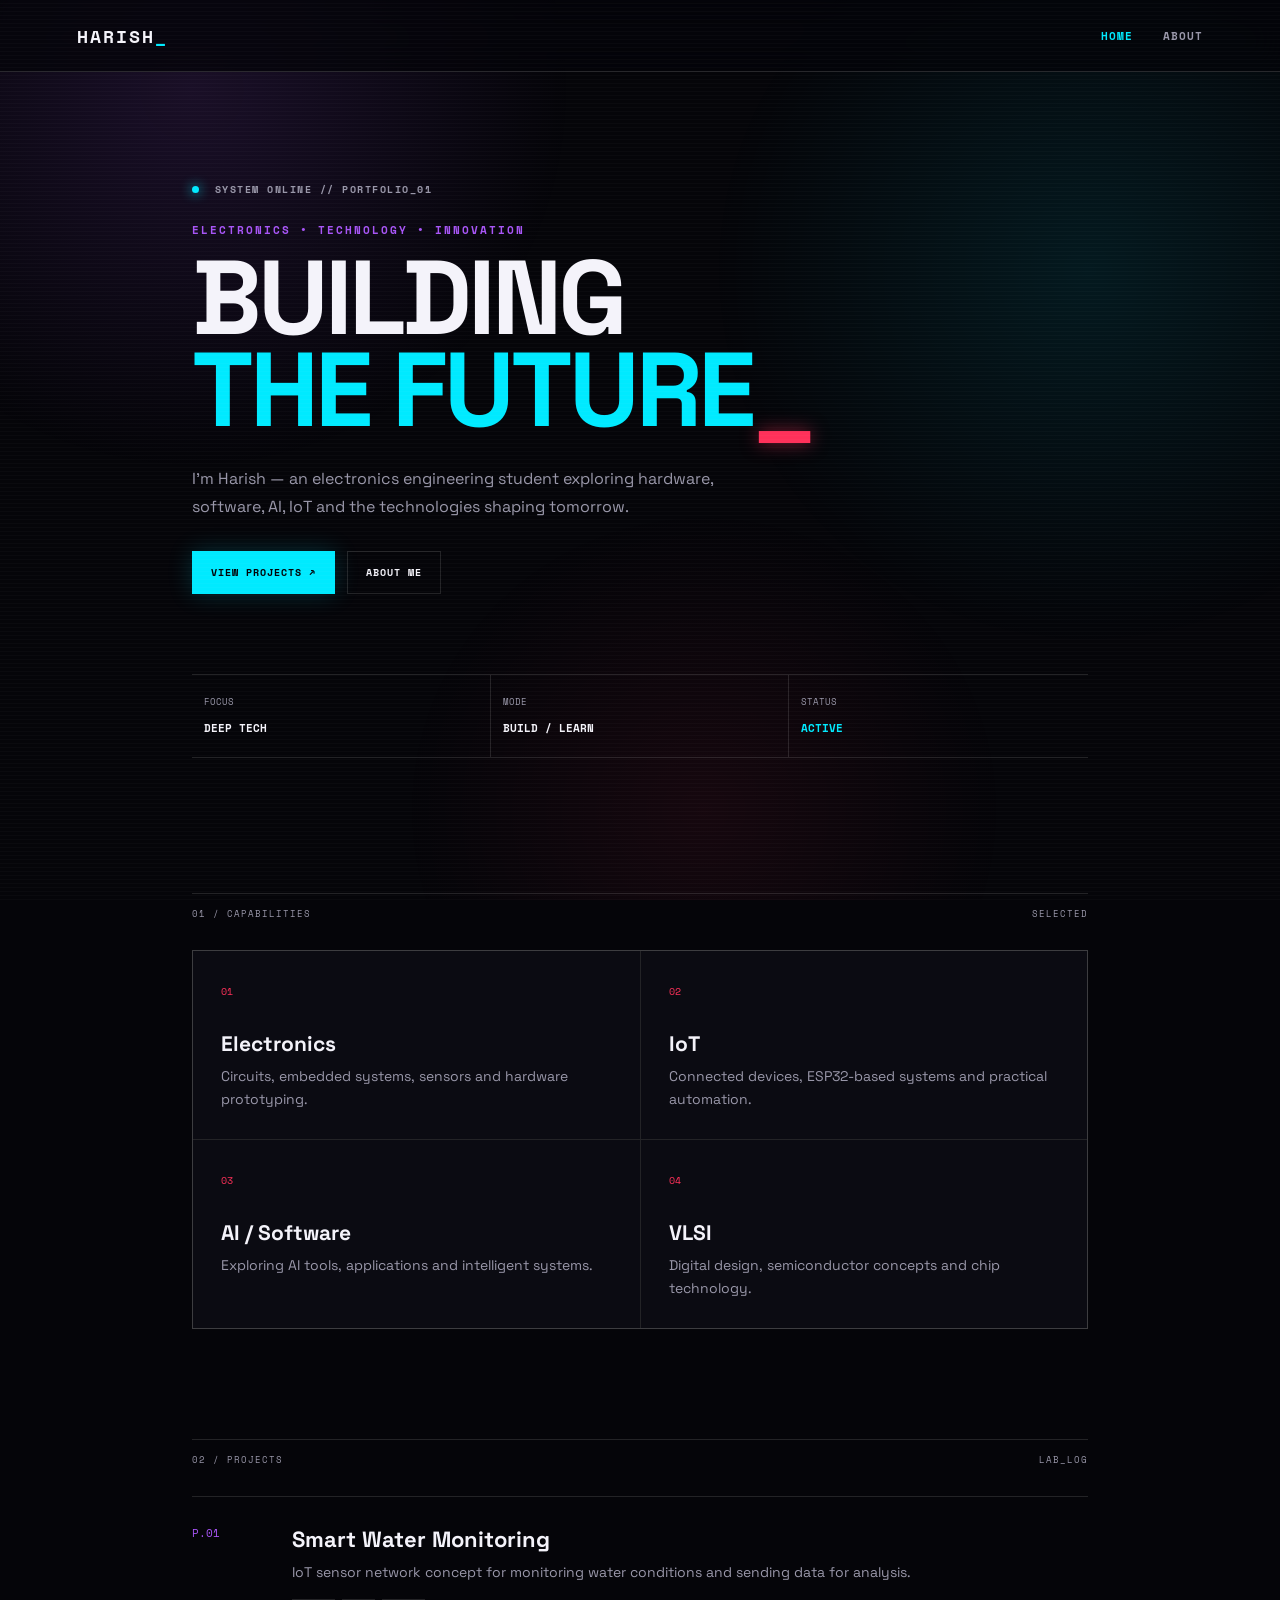
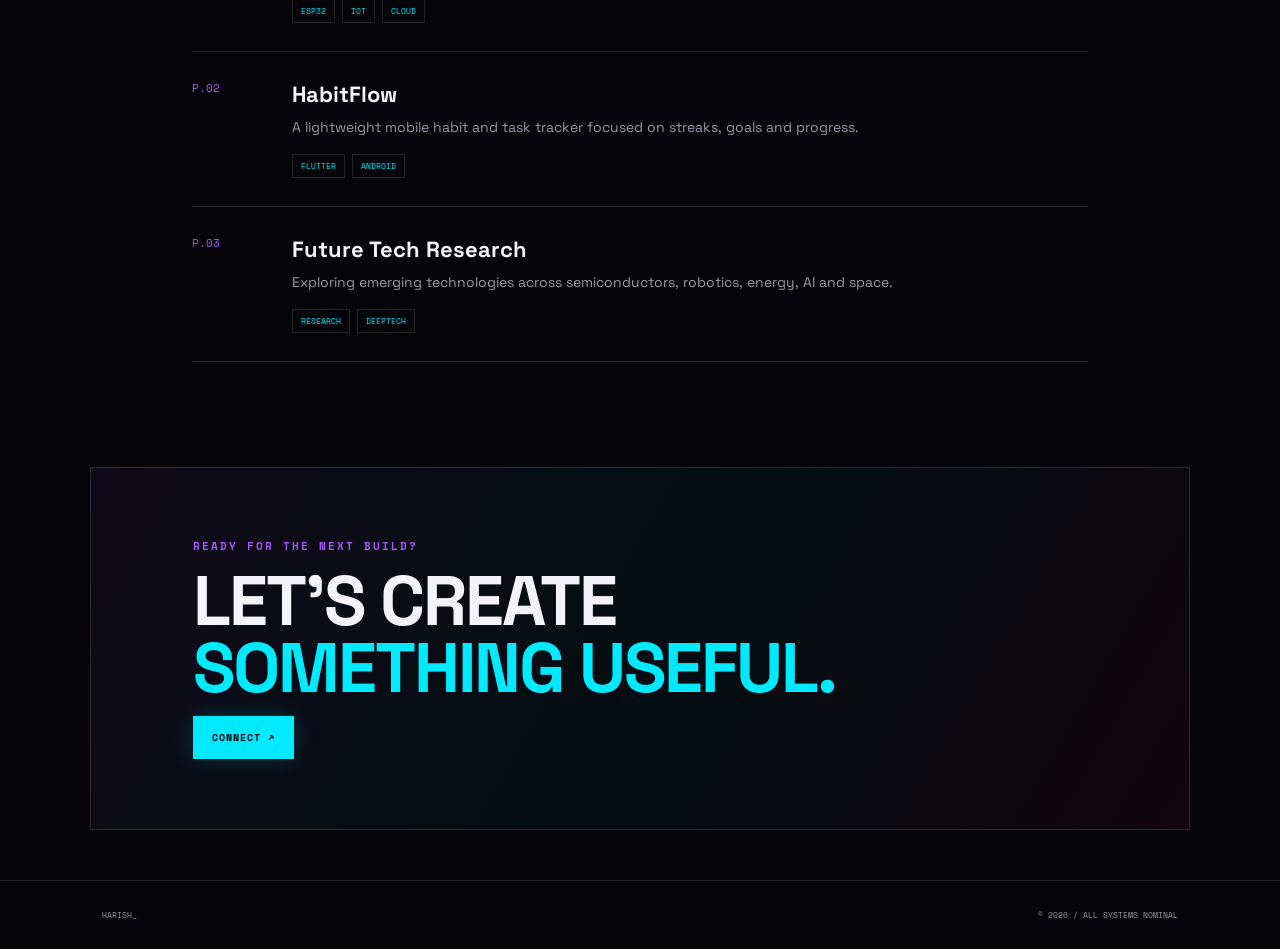
==== index.html @ 22ba83e8 "Add files via upload" ====
<!DOCTYPE html>
<html lang="en">
<head>
  <meta charset="UTF-8">
  <meta name="viewport" content="width=device-width, initial-scale=1.0">
  <meta name="description" content="Harish — Electronics, technology and innovation portfolio.">
  <title>HARISH // Portfolio</title>
  <link rel="stylesheet" href="style.css">
</head>
<body>
  <div class="scanlines"></div>

  <header class="nav">
    <a class="logo" href="index.html">HARISH<span>_</span></a>
    <button class="menu-btn" aria-label="Open menu">☰</button>
    <nav class="nav-links">
      <a class="active" href="index.html">HOME</a>
      <a href="about.html">ABOUT</a>
    </nav>
  </header>

  <main>
    <section class="hero">
      <div class="status"><span></span> SYSTEM ONLINE // PORTFOLIO_01</div>
      <p class="eyebrow">ELECTRONICS • TECHNOLOGY • INNOVATION</p>
      <h1>BUILDING<br><span>THE FUTURE</span><i>_</i></h1>
      <p class="hero-copy">
        I'm Harish — an electronics engineering student exploring hardware,
        software, AI, IoT and the technologies shaping tomorrow.
      </p>
      <div class="actions">
        <a class="btn primary" href="#projects">VIEW PROJECTS ↗</a>
        <a class="btn" href="about.html">ABOUT ME</a>
      </div>
      <div class="hero-grid">
        <div><small>FOCUS</small><strong>DEEP TECH</strong></div>
        <div><small>MODE</small><strong>BUILD / LEARN</strong></div>
        <div><small>STATUS</small><strong class="live">ACTIVE</strong></div>
      </div>
    </section>

    <section class="section" id="skills">
      <div class="section-head">
        <span>01 / CAPABILITIES</span>
        <span>SELECTED</span>
      </div>
      <div class="skill-grid">
        <article><b>01</b><h2>Electronics</h2><p>Circuits, embedded systems, sensors and hardware prototyping.</p></article>
        <article><b>02</b><h2>IoT</h2><p>Connected devices, ESP32-based systems and practical automation.</p></article>
        <article><b>03</b><h2>AI / Software</h2><p>Exploring AI tools, applications and intelligent systems.</p></article>
        <article><b>04</b><h2>VLSI</h2><p>Digital design, semiconductor concepts and chip technology.</p></article>
      </div>
    </section>

    <section class="section" id="projects">
      <div class="section-head">
        <span>02 / PROJECTS</span>
        <span>LAB_LOG</span>
      </div>
      <div class="projects">
        <article class="project">
          <div class="project-no">P.01</div>
          <div><h2>Smart Water Monitoring</h2><p>IoT sensor network concept for monitoring water conditions and sending data for analysis.</p><span class="tag">ESP32</span><span class="tag">IOT</span><span class="tag">CLOUD</span></div>
        </article>
        <article class="project">
          <div class="project-no">P.02</div>
          <div><h2>HabitFlow</h2><p>A lightweight mobile habit and task tracker focused on streaks, goals and progress.</p><span class="tag">FLUTTER</span><span class="tag">ANDROID</span></div>
        </article>
        <article class="project">
          <div class="project-no">P.03</div>
          <div><h2>Future Tech Research</h2><p>Exploring emerging technologies across semiconductors, robotics, energy, AI and space.</p><span class="tag">RESEARCH</span><span class="tag">DEEPTECH</span></div>
        </article>
      </div>
    </section>

    <section class="cta">
      <p class="eyebrow">READY FOR THE NEXT BUILD?</p>
      <h2>LET'S CREATE<br><span>SOMETHING USEFUL.</span></h2>
      <a class="btn primary" href="about.html#contact">CONNECT ↗</a>
    </section>
  </main>

  <footer><span>HARISH_</span><span>© 2026 / ALL SYSTEMS NOMINAL</span></footer>
  <script src="script.js"></script>
</body>
</html>
---- style.css ----
@import url('https://fonts.googleapis.com/css2?family=Space+Grotesk:wght@400;500;600;700&family=Space+Mono:wght@400;700&display=swap');

:root {
  --bg: #050509;
  --panel: #0b0b12;
  --text: #f4f3fa;
  --muted: #9997a9;
  --cyan: #00eaff;
  --blue: #477cff;
  --purple: #a855f7;
  --red: #ff315a;
  --line: rgba(255,255,255,.12);
}
* { box-sizing: border-box; margin: 0; padding: 0; }
html { scroll-behavior: smooth; }
body {
  background: var(--bg); color: var(--text); font-family: 'Space Grotesk', sans-serif;
  min-height: 100vh; overflow-x: hidden;
}
body::before {
  content:""; position:fixed; inset:0; pointer-events:none; z-index:-1;
  background:
    radial-gradient(circle at 15% 10%, rgba(168,85,247,.13), transparent 28%),
    radial-gradient(circle at 85% 30%, rgba(0,234,255,.09), transparent 30%),
    radial-gradient(circle at 55% 90%, rgba(255,49,90,.07), transparent 28%);
}
.scanlines { position:fixed; inset:0; pointer-events:none; z-index:20; opacity:.025; background:repeating-linear-gradient(0deg,#fff 0 1px,transparent 1px 4px); }
a { color:inherit; text-decoration:none; }
.nav {
  height:72px; display:flex; align-items:center; justify-content:space-between;
  padding:0 6%; border-bottom:1px solid var(--line); position:sticky; top:0;
  z-index:10; backdrop-filter:blur(16px); background:rgba(5,5,9,.78);
}
.logo { font:700 18px 'Space Mono', monospace; letter-spacing:2px; }
.logo span, h1 span, .cta span { color:var(--cyan); }
.nav-links { display:flex; gap:30px; font:700 11px 'Space Mono', monospace; letter-spacing:1px; }
.nav-links a { color:var(--muted); transition:.2s; }
.nav-links a:hover,.nav-links .active { color:var(--cyan); }
.menu-btn { display:none; background:none; border:0; color:var(--text); font-size:22px; }
.hero,.about-hero { padding:110px 8% 80px; max-width:1100px; margin:auto; }
.status { font:700 10px 'Space Mono', monospace; letter-spacing:1.5px; color:var(--muted); margin-bottom:25px; }
.status span { display:inline-block; width:7px; height:7px; border-radius:50%; background:var(--cyan); box-shadow:0 0 12px var(--cyan); margin-right:8px; }
.eyebrow { color:var(--purple); font:700 11px 'Space Mono', monospace; letter-spacing:2px; margin-bottom:14px; }
h1 { font-size:clamp(48px,12vw,105px); line-height:.88; letter-spacing:-4px; margin-bottom:28px; }
h1 i { color:var(--red); font-style:normal; text-shadow:0 0 18px rgba(255,49,90,.5); }
.hero-copy { color:var(--muted); max-width:590px; font-size:16px; line-height:1.75; }
.actions { display:flex; gap:12px; flex-wrap:wrap; margin-top:30px; }
.btn { display:inline-block; border:1px solid var(--line); padding:13px 18px; font:700 10px 'Space Mono',monospace; letter-spacing:1px; transition:.25s; }
.btn:hover { border-color:var(--cyan); transform:translateY(-2px); }
.btn.primary { background:var(--cyan); color:#020207; border-color:var(--cyan); box-shadow:0 0 25px rgba(0,234,255,.18); }
.hero-grid { display:grid; grid-template-columns:repeat(3,1fr); border-top:1px solid var(--line); border-bottom:1px solid var(--line); margin-top:80px; }
.hero-grid div { padding:20px 12px; border-right:1px solid var(--line); }
.hero-grid div:last-child { border:0; }
.hero-grid small { display:block; color:var(--muted); font:9px 'Space Mono',monospace; margin-bottom:8px; }
.hero-grid strong { font:700 11px 'Space Mono',monospace; }
.live { color:var(--cyan); }
.section { padding:55px 8%; max-width:1100px; margin:auto; }
.section-head { display:flex; justify-content:space-between; border-top:1px solid var(--line); padding-top:13px; margin-bottom:30px; color:var(--muted); font:9px 'Space Mono',monospace; letter-spacing:1px; }
.skill-grid { display:grid; grid-template-columns:repeat(2,1fr); gap:1px; background:var(--line); border:1px solid var(--line); }
.skill-grid article { background:var(--panel); padding:28px; min-height:170px; }
.skill-grid b { color:var(--red); font:10px 'Space Mono',monospace; }
.skill-grid h2 { margin:30px 0 8px; font-size:21px; }
.skill-grid p,.project p,.body-copy { color:var(--muted); line-height:1.65; font-size:14px; }
.projects { border-top:1px solid var(--line); }
.project { display:grid; grid-template-columns:80px 1fr; gap:20px; padding:28px 0; border-bottom:1px solid var(--line); }
.project-no { color:var(--purple); font:11px 'Space Mono',monospace; }
.project h2 { font-size:22px; margin-bottom:8px; }
.tag { display:inline-block; margin:15px 7px 0 0; padding:5px 8px; border:1px solid var(--line); color:var(--cyan); font:8px 'Space Mono',monospace; }
.cta { max-width:1100px; margin:50px auto; padding:70px 8%; border:1px solid var(--line); background:linear-gradient(120deg,rgba(168,85,247,.07),rgba(0,234,255,.04),rgba(255,49,90,.05)); }
.cta h2 { font-size:clamp(38px,8vw,70px); line-height:.95; letter-spacing:-2px; margin-bottom:15px; }
footer { display:flex; justify-content:space-between; padding:28px 8%; border-top:1px solid var(--line); color:var(--muted); font:8px 'Space Mono',monospace; }
.profile-grid { display:grid; grid-template-columns:260px 1fr; gap:50px; align-items:center; }
.profile-card { border:1px solid var(--line); padding:24px; background:var(--panel); }
.avatar { height:190px; display:grid; place-items:center; font-size:80px; font-weight:700; background:linear-gradient(135deg,rgba(168,85,247,.16),rgba(0,234,255,.08)); margin-bottom:20px; }
.avatar span { color:var(--red); }
.profile-card p { color:var(--muted); font:8px 'Space Mono',monospace; padding:8px 0; border-bottom:1px solid var(--line); }
.big-title { font-size:clamp(28px,6vw,52px); margin-bottom:20px; }
.body-copy { margin-bottom:15px; max-width:650px; }
.stack { border-top:1px solid var(--line); }
.stack div { display:flex; justify-content:space-between; padding:19px 0; border-bottom:1px solid var(--line); font:700 12px 'Space Mono',monospace; }
.stack span { color:var(--purple); }
.replace-note { margin-top:18px; color:var(--muted); font-size:11px; }

@media (max-width:650px) {
  .nav { height:62px; padding:0 5%; }
  .menu-btn { display:block; }
  .nav-links { display:none; position:absolute; top:62px; left:0; right:0; padding:20px 5%; background:#08080d; border-bottom:1px solid var(--line); flex-direction:column; }
  .nav-links.open { display:flex; }
  .hero,.about-hero { padding:80px 6% 55px; }
  h1 { letter-spacing:-2px; }
  .hero-grid { grid-template-columns:1fr; }
  .hero-grid div { border-right:0; border-bottom:1px solid var(--line); }
  .hero-grid div:last-child { border-bottom:0; }
  .section { padding:45px 6%; }
  .skill-grid { grid-template-columns:1fr; }
  .profile-grid { grid-template-columns:1fr; gap:30px; }
  .project { grid-template-columns:55px 1fr; }
  .cta { margin:30px 6%; padding:45px 6%; }
  footer { padding:25px 6%; flex-direction:column; gap:10px; }
}
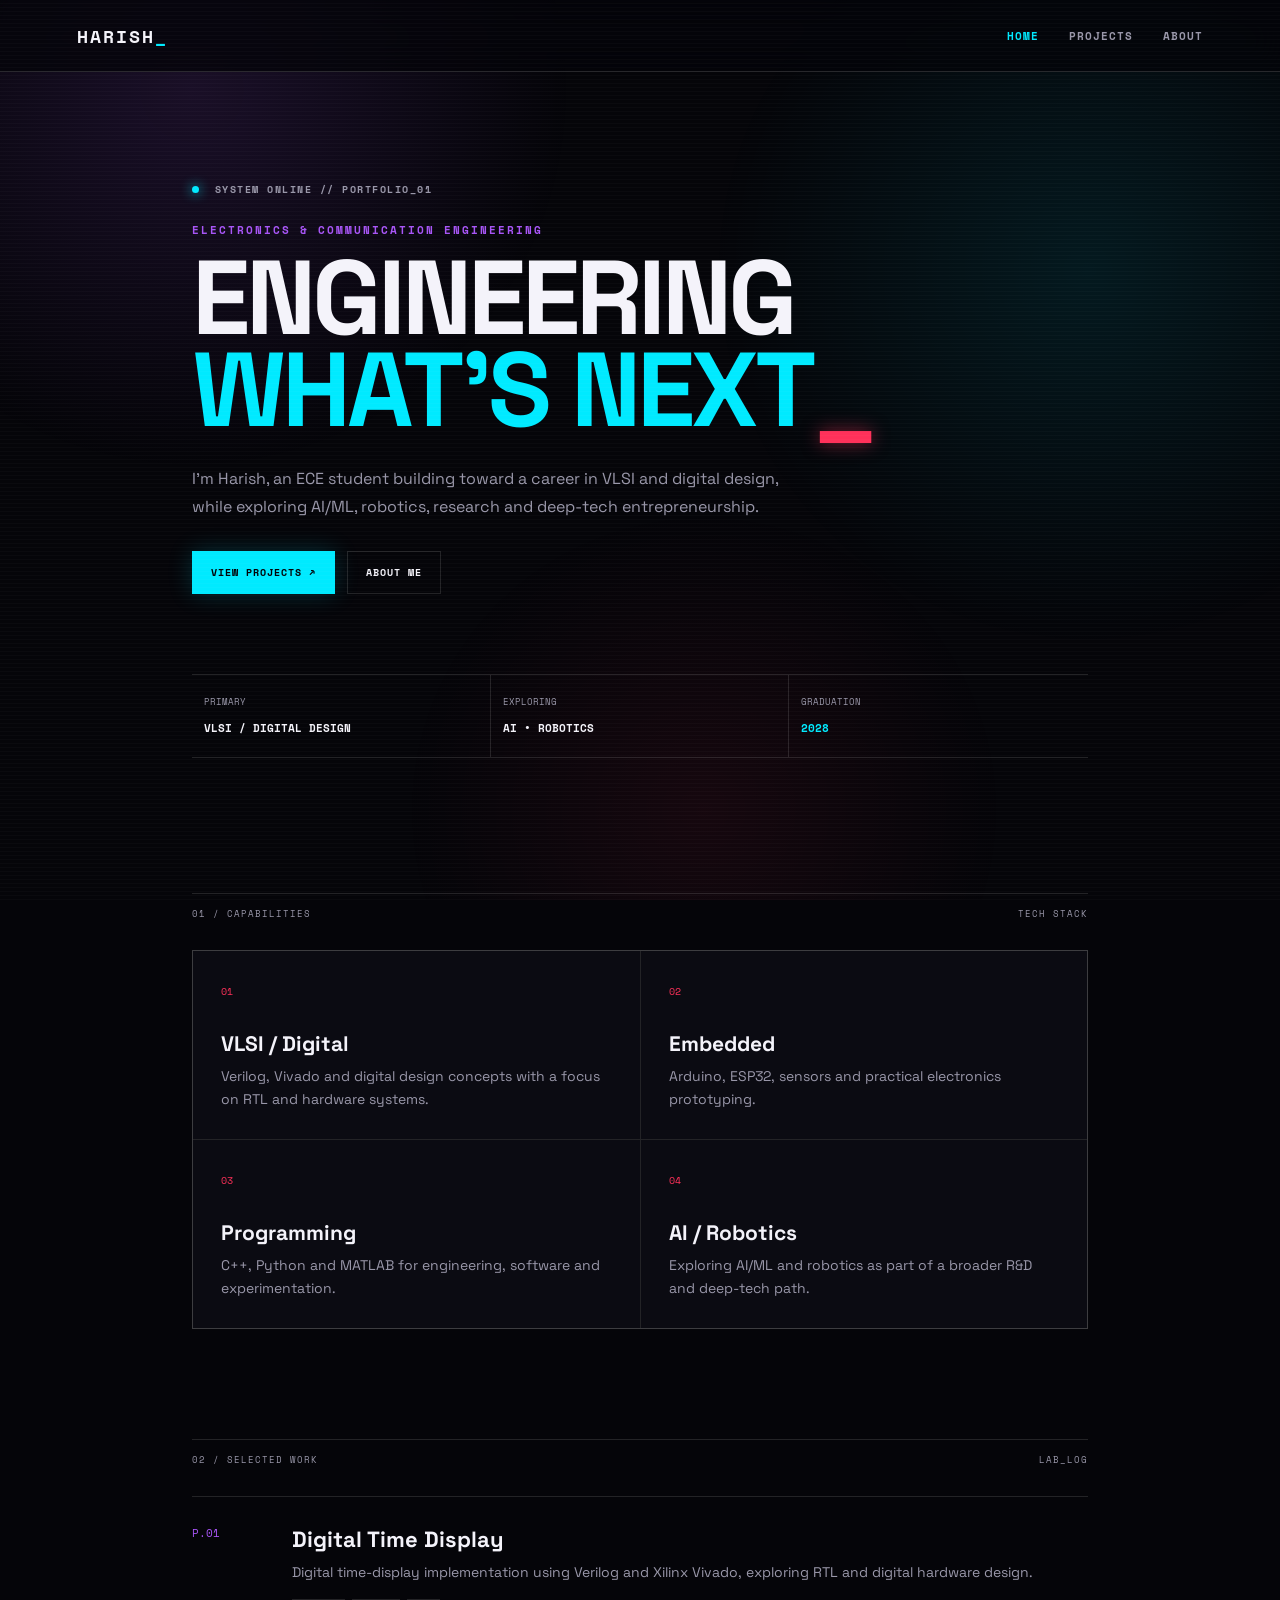
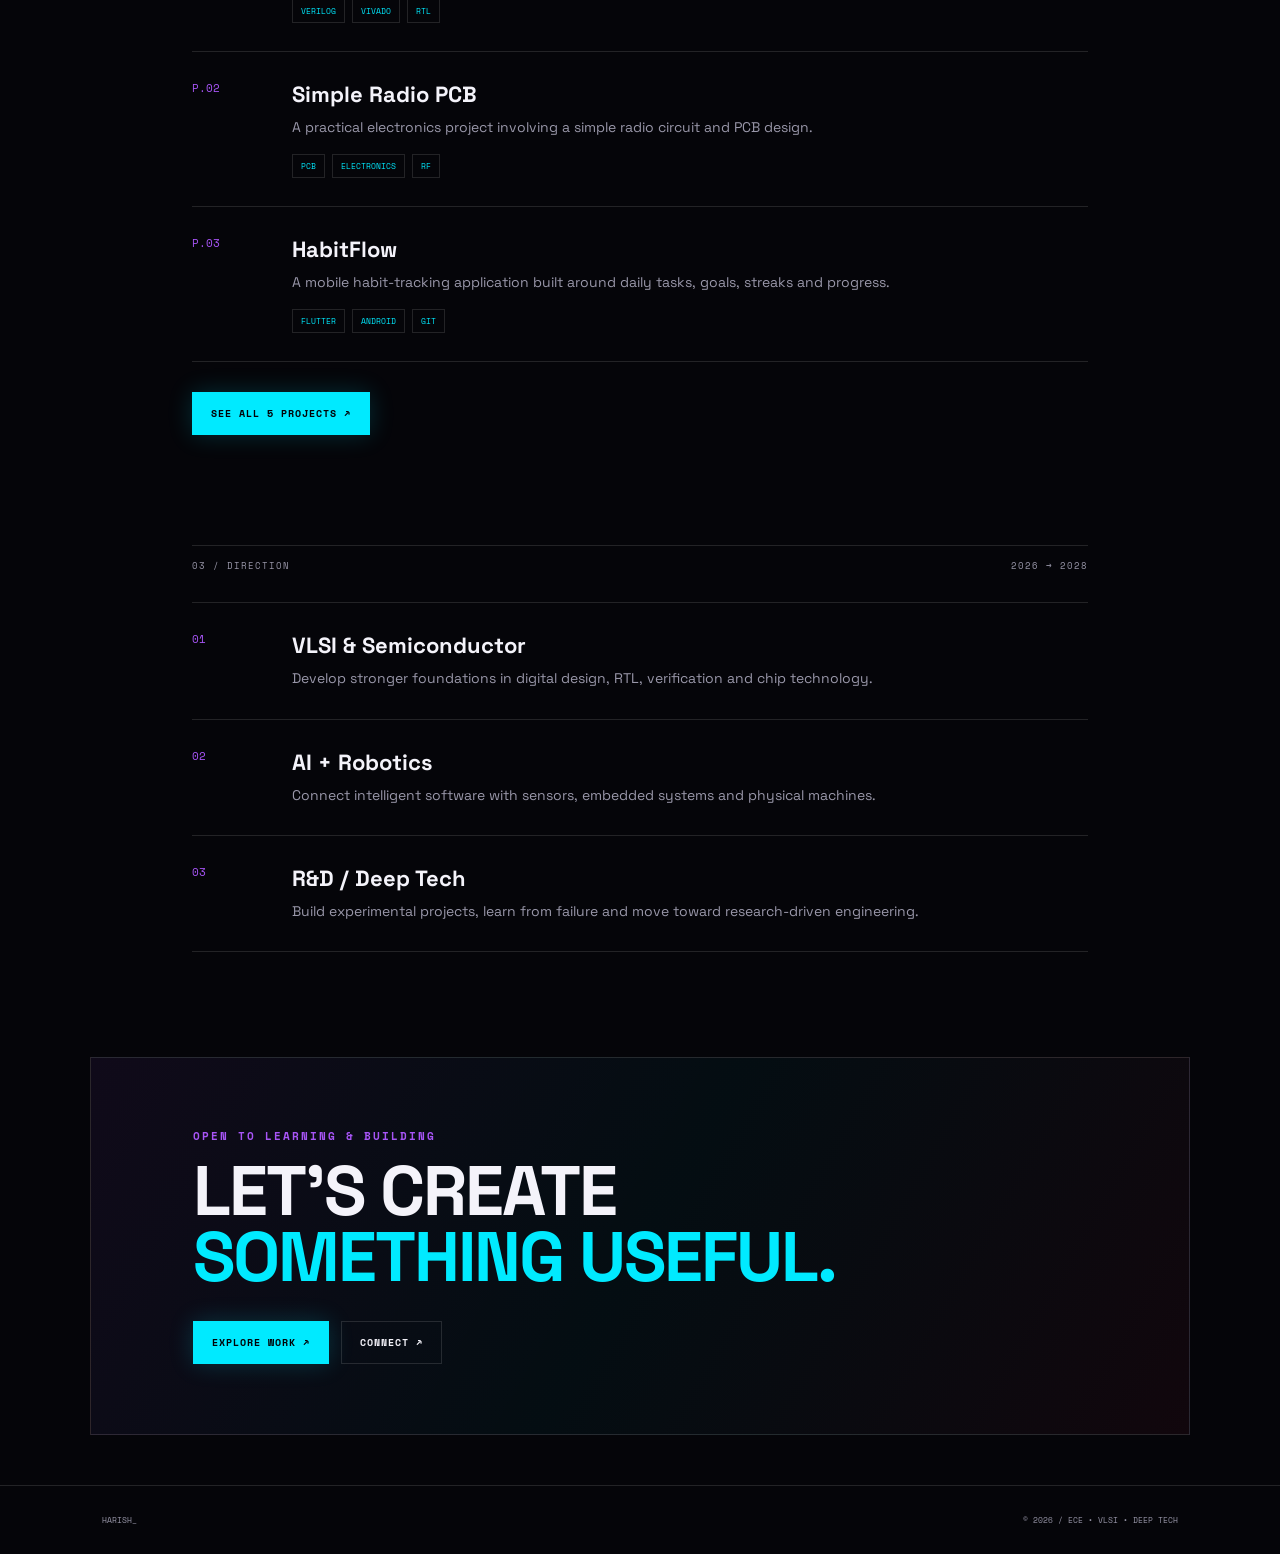
==== commit fa810c5d: "Transform portfolio homepage into career-focused ECE/VLSI profile" ====
--- a/index.html
+++ b/index.html
@@ -3,8 +3,8 @@
 <head>
   <meta charset="UTF-8">
   <meta name="viewport" content="width=device-width, initial-scale=1.0">
-  <meta name="description" content="Harish — Electronics, technology and innovation portfolio.">
-  <title>HARISH // Portfolio</title>
+  <meta name="description" content="Harish — Electronics & Communication Engineering student focused on VLSI, embedded systems, AI/ML, robotics and R&D.">
+  <title>HARISH // ECE ENGINEER</title>
   <link rel="stylesheet" href="style.css">
 </head>
 <body>
@@ -15,6 +15,7 @@
     <button class="menu-btn" aria-label="Open menu">☰</button>
     <nav class="nav-links">
       <a class="active" href="index.html">HOME</a>
+      <a href="projects.html">PROJECTS</a>
       <a href="about.html">ABOUT</a>
     </nav>
   </header>
@@ -22,65 +23,78 @@
   <main>
     <section class="hero">
       <div class="status"><span></span> SYSTEM ONLINE // PORTFOLIO_01</div>
-      <p class="eyebrow">ELECTRONICS • TECHNOLOGY • INNOVATION</p>
-      <h1>BUILDING<br><span>THE FUTURE</span><i>_</i></h1>
+      <p class="eyebrow">ELECTRONICS & COMMUNICATION ENGINEERING</p>
+      <h1>ENGINEERING<br><span>WHAT'S NEXT</span><i>_</i></h1>
       <p class="hero-copy">
-        I'm Harish — an electronics engineering student exploring hardware,
-        software, AI, IoT and the technologies shaping tomorrow.
+        I'm Harish, an ECE student building toward a career in VLSI and digital design,
+        while exploring AI/ML, robotics, research and deep-tech entrepreneurship.
       </p>
       <div class="actions">
-        <a class="btn primary" href="#projects">VIEW PROJECTS ↗</a>
+        <a class="btn primary" href="projects.html">VIEW PROJECTS ↗</a>
         <a class="btn" href="about.html">ABOUT ME</a>
       </div>
       <div class="hero-grid">
-        <div><small>FOCUS</small><strong>DEEP TECH</strong></div>
-        <div><small>MODE</small><strong>BUILD / LEARN</strong></div>
-        <div><small>STATUS</small><strong class="live">ACTIVE</strong></div>
+        <div><small>PRIMARY</small><strong>VLSI / DIGITAL DESIGN</strong></div>
+        <div><small>EXPLORING</small><strong>AI • ROBOTICS</strong></div>
+        <div><small>GRADUATION</small><strong class="live">2028</strong></div>
       </div>
     </section>
 
     <section class="section" id="skills">
       <div class="section-head">
         <span>01 / CAPABILITIES</span>
-        <span>SELECTED</span>
+        <span>TECH STACK</span>
       </div>
       <div class="skill-grid">
-        <article><b>01</b><h2>Electronics</h2><p>Circuits, embedded systems, sensors and hardware prototyping.</p></article>
-        <article><b>02</b><h2>IoT</h2><p>Connected devices, ESP32-based systems and practical automation.</p></article>
-        <article><b>03</b><h2>AI / Software</h2><p>Exploring AI tools, applications and intelligent systems.</p></article>
-        <article><b>04</b><h2>VLSI</h2><p>Digital design, semiconductor concepts and chip technology.</p></article>
+        <article><b>01</b><h2>VLSI / Digital</h2><p>Verilog, Vivado and digital design concepts with a focus on RTL and hardware systems.</p></article>
+        <article><b>02</b><h2>Embedded</h2><p>Arduino, ESP32, sensors and practical electronics prototyping.</p></article>
+        <article><b>03</b><h2>Programming</h2><p>C++, Python and MATLAB for engineering, software and experimentation.</p></article>
+        <article><b>04</b><h2>AI / Robotics</h2><p>Exploring AI/ML and robotics as part of a broader R&D and deep-tech path.</p></article>
       </div>
     </section>
 
-    <section class="section" id="projects">
+    <section class="section" id="featured-projects">
       <div class="section-head">
-        <span>02 / PROJECTS</span>
+        <span>02 / SELECTED WORK</span>
         <span>LAB_LOG</span>
       </div>
       <div class="projects">
         <article class="project">
           <div class="project-no">P.01</div>
-          <div><h2>Smart Water Monitoring</h2><p>IoT sensor network concept for monitoring water conditions and sending data for analysis.</p><span class="tag">ESP32</span><span class="tag">IOT</span><span class="tag">CLOUD</span></div>
+          <div><h2>Digital Time Display</h2><p>Digital time-display implementation using Verilog and Xilinx Vivado, exploring RTL and digital hardware design.</p><span class="tag">VERILOG</span><span class="tag">VIVADO</span><span class="tag">RTL</span></div>
         </article>
         <article class="project">
           <div class="project-no">P.02</div>
-          <div><h2>HabitFlow</h2><p>A lightweight mobile habit and task tracker focused on streaks, goals and progress.</p><span class="tag">FLUTTER</span><span class="tag">ANDROID</span></div>
+          <div><h2>Simple Radio PCB</h2><p>A practical electronics project involving a simple radio circuit and PCB design.</p><span class="tag">PCB</span><span class="tag">ELECTRONICS</span><span class="tag">RF</span></div>
         </article>
         <article class="project">
           <div class="project-no">P.03</div>
-          <div><h2>Future Tech Research</h2><p>Exploring emerging technologies across semiconductors, robotics, energy, AI and space.</p><span class="tag">RESEARCH</span><span class="tag">DEEPTECH</span></div>
+          <div><h2>HabitFlow</h2><p>A mobile habit-tracking application built around daily tasks, goals, streaks and progress.</p><span class="tag">FLUTTER</span><span class="tag">ANDROID</span><span class="tag">GIT</span></div>
         </article>
+      </div>
+      <div class="actions"><a class="btn primary" href="projects.html">SEE ALL 5 PROJECTS ↗</a></div>
+    </section>
+
+    <section class="section">
+      <div class="section-head"><span>03 / DIRECTION</span><span>2026 → 2028</span></div>
+      <div class="projects">
+        <article class="project"><div class="project-no">01</div><div><h2>VLSI & Semiconductor</h2><p>Develop stronger foundations in digital design, RTL, verification and chip technology.</p></div></article>
+        <article class="project"><div class="project-no">02</div><div><h2>AI + Robotics</h2><p>Connect intelligent software with sensors, embedded systems and physical machines.</p></div></article>
+        <article class="project"><div class="project-no">03</div><div><h2>R&D / Deep Tech</h2><p>Build experimental projects, learn from failure and move toward research-driven engineering.</p></div></article>
       </div>
     </section>
 
     <section class="cta">
-      <p class="eyebrow">READY FOR THE NEXT BUILD?</p>
+      <p class="eyebrow">OPEN TO LEARNING & BUILDING</p>
       <h2>LET'S CREATE<br><span>SOMETHING USEFUL.</span></h2>
-      <a class="btn primary" href="about.html#contact">CONNECT ↗</a>
+      <div class="actions">
+        <a class="btn primary" href="projects.html">EXPLORE WORK ↗</a>
+        <a class="btn" href="about.html#contact">CONNECT ↗</a>
+      </div>
     </section>
   </main>
 
-  <footer><span>HARISH_</span><span>© 2026 / ALL SYSTEMS NOMINAL</span></footer>
+  <footer><span>HARISH_</span><span>© 2026 / ECE • VLSI • DEEP TECH</span></footer>
   <script src="script.js"></script>
 </body>
 </html>
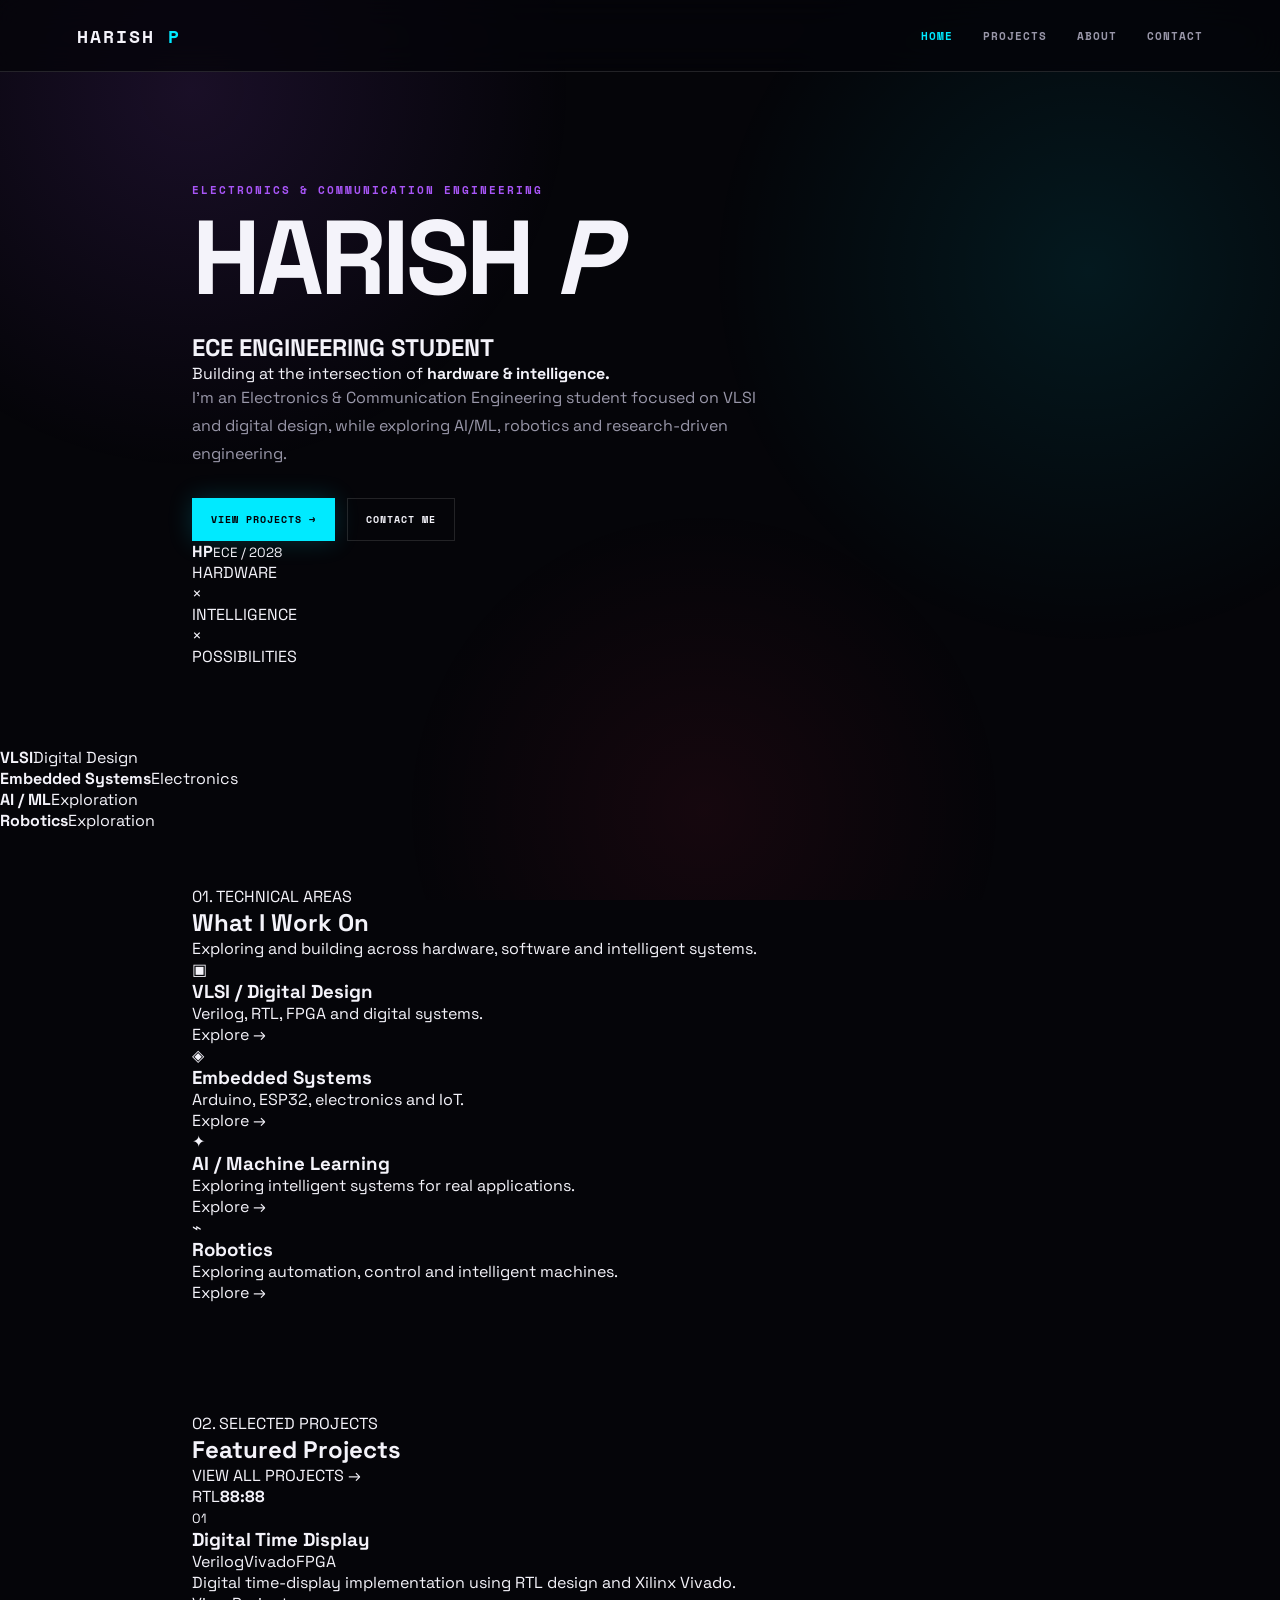
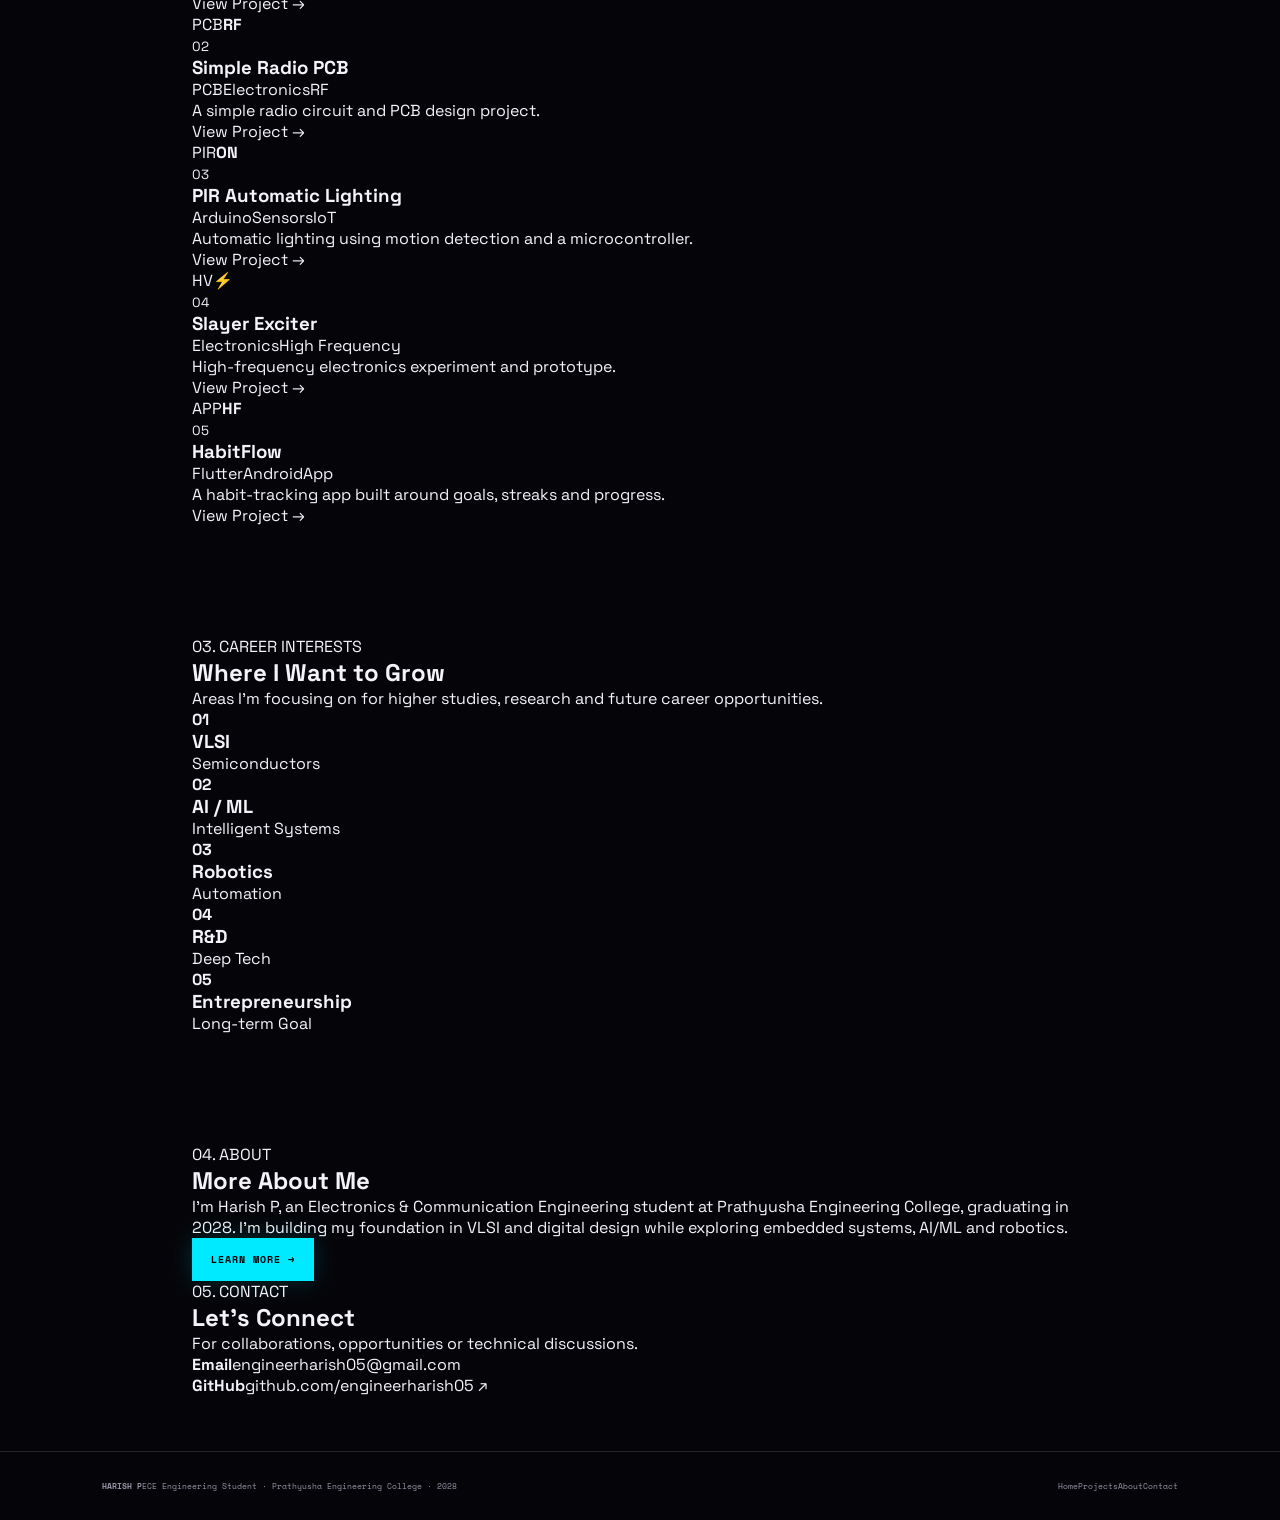
==== commit 1e7542ea: "Redesign homepage as premium tech career portfolio" ====
--- a/index.html
+++ b/index.html
@@ -3,98 +3,92 @@
 <head>
   <meta charset="UTF-8">
   <meta name="viewport" content="width=device-width, initial-scale=1.0">
-  <meta name="description" content="Harish — Electronics & Communication Engineering student focused on VLSI, embedded systems, AI/ML, robotics and R&D.">
-  <title>HARISH // ECE ENGINEER</title>
+  <meta name="description" content="Harish P — Electronics & Communication Engineering student focused on VLSI, digital design, embedded systems, AI/ML and robotics.">
+  <title>Harish P — ECE Engineering Student</title>
   <link rel="stylesheet" href="style.css">
 </head>
 <body>
-  <div class="scanlines"></div>
-
   <header class="nav">
-    <a class="logo" href="index.html">HARISH<span>_</span></a>
-    <button class="menu-btn" aria-label="Open menu">☰</button>
+    <a class="logo" href="index.html">HARISH <span>P</span></a>
+    <button class="menu-btn" aria-label="Open navigation" aria-expanded="false">☰</button>
     <nav class="nav-links">
       <a class="active" href="index.html">HOME</a>
       <a href="projects.html">PROJECTS</a>
       <a href="about.html">ABOUT</a>
+      <a href="about.html#contact">CONTACT</a>
     </nav>
   </header>
 
   <main>
-    <section class="hero">
-      <div class="status"><span></span> SYSTEM ONLINE // PORTFOLIO_01</div>
-      <p class="eyebrow">ELECTRONICS & COMMUNICATION ENGINEERING</p>
-      <h1>ENGINEERING<br><span>WHAT'S NEXT</span><i>_</i></h1>
-      <p class="hero-copy">
-        I'm Harish, an ECE student building toward a career in VLSI and digital design,
-        while exploring AI/ML, robotics, research and deep-tech entrepreneurship.
-      </p>
-      <div class="actions">
-        <a class="btn primary" href="projects.html">VIEW PROJECTS ↗</a>
-        <a class="btn" href="about.html">ABOUT ME</a>
+    <section class="hero container">
+      <div class="hero-copy-wrap">
+        <p class="eyebrow"><span></span> ELECTRONICS & COMMUNICATION ENGINEERING</p>
+        <h1>HARISH <em>P</em></h1>
+        <h2>ECE ENGINEERING STUDENT</h2>
+        <p class="hero-lead">Building at the intersection of <strong>hardware & intelligence.</strong></p>
+        <p class="hero-copy">I'm an Electronics & Communication Engineering student focused on VLSI and digital design, while exploring AI/ML, robotics and research-driven engineering.</p>
+        <div class="actions">
+          <a class="btn primary" href="projects.html">VIEW PROJECTS <span>→</span></a>
+          <a class="btn" href="about.html#contact">CONTACT ME</a>
+        </div>
       </div>
-      <div class="hero-grid">
-        <div><small>PRIMARY</small><strong>VLSI / DIGITAL DESIGN</strong></div>
-        <div><small>EXPLORING</small><strong>AI • ROBOTICS</strong></div>
-        <div><small>GRADUATION</small><strong class="live">2028</strong></div>
+      <div class="hero-visual" aria-hidden="true">
+        <div class="visual-grid"></div>
+        <div class="chip-art">
+          <span class="pin p1"></span><span class="pin p2"></span><span class="pin p3"></span><span class="pin p4"></span>
+          <div class="chip-core"><b>HP</b><small>ECE / 2028</small></div>
+        </div>
+        <div class="visual-label">HARDWARE<br>×<br>INTELLIGENCE<br>×<br>POSSIBILITIES</div>
+        <div class="visual-line"></div>
       </div>
     </section>
 
-    <section class="section" id="skills">
-      <div class="section-head">
-        <span>01 / CAPABILITIES</span>
-        <span>TECH STACK</span>
-      </div>
-      <div class="skill-grid">
-        <article><b>01</b><h2>VLSI / Digital</h2><p>Verilog, Vivado and digital design concepts with a focus on RTL and hardware systems.</p></article>
-        <article><b>02</b><h2>Embedded</h2><p>Arduino, ESP32, sensors and practical electronics prototyping.</p></article>
-        <article><b>03</b><h2>Programming</h2><p>C++, Python and MATLAB for engineering, software and experimentation.</p></article>
-        <article><b>04</b><h2>AI / Robotics</h2><p>Exploring AI/ML and robotics as part of a broader R&D and deep-tech path.</p></article>
+    <section class="quick-strip">
+      <div><strong>VLSI</strong><span>Digital Design</span></div>
+      <div><strong>Embedded Systems</strong><span>Electronics</span></div>
+      <div><strong>AI / ML</strong><span>Exploration</span></div>
+      <div><strong>Robotics</strong><span>Exploration</span></div>
+    </section>
+
+    <section class="section section-gray">
+      <div class="container">
+        <div class="section-heading"><div><p class="section-kicker">01. TECHNICAL AREAS</p><h2>What I <span>Work On</span></h2></div><p>Exploring and building across hardware, software and intelligent systems.</p></div>
+        <div class="area-grid">
+          <article><div class="icon">▣</div><h3>VLSI / Digital Design</h3><p>Verilog, RTL, FPGA and digital systems.</p><a href="projects.html">Explore <span>→</span></a></article>
+          <article><div class="icon">◈</div><h3>Embedded Systems</h3><p>Arduino, ESP32, electronics and IoT.</p><a href="projects.html">Explore <span>→</span></a></article>
+          <article><div class="icon">✦</div><h3>AI / Machine Learning</h3><p>Exploring intelligent systems for real applications.</p><a href="about.html">Explore <span>→</span></a></article>
+          <article><div class="icon">⌁</div><h3>Robotics</h3><p>Exploring automation, control and intelligent machines.</p><a href="about.html">Explore <span>→</span></a></article>
+        </div>
       </div>
     </section>
 
-    <section class="section" id="featured-projects">
-      <div class="section-head">
-        <span>02 / SELECTED WORK</span>
-        <span>LAB_LOG</span>
-      </div>
-      <div class="projects">
-        <article class="project">
-          <div class="project-no">P.01</div>
-          <div><h2>Digital Time Display</h2><p>Digital time-display implementation using Verilog and Xilinx Vivado, exploring RTL and digital hardware design.</p><span class="tag">VERILOG</span><span class="tag">VIVADO</span><span class="tag">RTL</span></div>
-        </article>
-        <article class="project">
-          <div class="project-no">P.02</div>
-          <div><h2>Simple Radio PCB</h2><p>A practical electronics project involving a simple radio circuit and PCB design.</p><span class="tag">PCB</span><span class="tag">ELECTRONICS</span><span class="tag">RF</span></div>
-        </article>
-        <article class="project">
-          <div class="project-no">P.03</div>
-          <div><h2>HabitFlow</h2><p>A mobile habit-tracking application built around daily tasks, goals, streaks and progress.</p><span class="tag">FLUTTER</span><span class="tag">ANDROID</span><span class="tag">GIT</span></div>
-        </article>
-      </div>
-      <div class="actions"><a class="btn primary" href="projects.html">SEE ALL 5 PROJECTS ↗</a></div>
-    </section>
-
-    <section class="section">
-      <div class="section-head"><span>03 / DIRECTION</span><span>2026 → 2028</span></div>
-      <div class="projects">
-        <article class="project"><div class="project-no">01</div><div><h2>VLSI & Semiconductor</h2><p>Develop stronger foundations in digital design, RTL, verification and chip technology.</p></div></article>
-        <article class="project"><div class="project-no">02</div><div><h2>AI + Robotics</h2><p>Connect intelligent software with sensors, embedded systems and physical machines.</p></div></article>
-        <article class="project"><div class="project-no">03</div><div><h2>R&D / Deep Tech</h2><p>Build experimental projects, learn from failure and move toward research-driven engineering.</p></div></article>
+    <section class="section container">
+      <div class="section-heading"><div><p class="section-kicker">02. SELECTED PROJECTS</p><h2>Featured <span>Projects</span></h2></div><a class="text-link" href="projects.html">VIEW ALL PROJECTS →</a></div>
+      <div class="project-grid">
+        <article class="project-card featured"><div class="project-visual digital"><span>RTL</span><strong>88:88</strong></div><div class="project-body"><small>01</small><h3>Digital Time Display</h3><div class="tags"><span>Verilog</span><span>Vivado</span><span>FPGA</span></div><p>Digital time-display implementation using RTL design and Xilinx Vivado.</p><a href="projects.html">View Project <span>→</span></a></div></article>
+        <article class="project-card"><div class="project-visual pcb"><span>PCB</span><strong>RF</strong></div><div class="project-body"><small>02</small><h3>Simple Radio PCB</h3><div class="tags"><span>PCB</span><span>Electronics</span><span>RF</span></div><p>A simple radio circuit and PCB design project.</p><a href="projects.html">View Project <span>→</span></a></div></article>
+        <article class="project-card"><div class="project-visual pir"><span>PIR</span><strong>ON</strong></div><div class="project-body"><small>03</small><h3>PIR Automatic Lighting</h3><div class="tags"><span>Arduino</span><span>Sensors</span><span>IoT</span></div><p>Automatic lighting using motion detection and a microcontroller.</p><a href="projects.html">View Project <span>→</span></a></div></article>
+        <article class="project-card"><div class="project-visual tesla"><span>HV</span><strong>⚡</strong></div><div class="project-body"><small>04</small><h3>Slayer Exciter</h3><div class="tags"><span>Electronics</span><span>High Frequency</span></div><p>High-frequency electronics experiment and prototype.</p><a href="projects.html">View Project <span>→</span></a></div></article>
+        <article class="project-card"><div class="project-visual app"><span>APP</span><strong>HF</strong></div><div class="project-body"><small>05</small><h3>HabitFlow</h3><div class="tags"><span>Flutter</span><span>Android</span><span>App</span></div><p>A habit-tracking app built around goals, streaks and progress.</p><a href="projects.html">View Project <span>→</span></a></div></article>
       </div>
     </section>
 
-    <section class="cta">
-      <p class="eyebrow">OPEN TO LEARNING & BUILDING</p>
-      <h2>LET'S CREATE<br><span>SOMETHING USEFUL.</span></h2>
-      <div class="actions">
-        <a class="btn primary" href="projects.html">EXPLORE WORK ↗</a>
-        <a class="btn" href="about.html#contact">CONNECT ↗</a>
+    <section class="section section-gray">
+      <div class="container">
+        <div class="section-heading"><div><p class="section-kicker">03. CAREER INTERESTS</p><h2>Where I Want to <span>Grow</span></h2></div><p>Areas I'm focusing on for higher studies, research and future career opportunities.</p></div>
+        <div class="interest-grid">
+          <div><b>01</b><h3>VLSI</h3><p>Semiconductors</p></div><div><b>02</b><h3>AI / ML</h3><p>Intelligent Systems</p></div><div><b>03</b><h3>Robotics</h3><p>Automation</p></div><div><b>04</b><h3>R&D</h3><p>Deep Tech</p></div><div><b>05</b><h3>Entrepreneurship</h3><p>Long-term Goal</p></div>
+        </div>
       </div>
+    </section>
+
+    <section class="section container split-section">
+      <div><p class="section-kicker">04. ABOUT</p><h2>More <span>About Me</span></h2><p class="body-text">I'm Harish P, an Electronics & Communication Engineering student at Prathyusha Engineering College, graduating in 2028. I'm building my foundation in VLSI and digital design while exploring embedded systems, AI/ML and robotics.</p><a class="btn primary" href="about.html">LEARN MORE →</a></div>
+      <div class="contact-preview"><p class="section-kicker">05. CONTACT</p><h2>Let's <span>Connect</span></h2><p class="body-text">For collaborations, opportunities or technical discussions.</p><div class="contact-card"><strong>Email</strong><a href="mailto:engineerharish05@gmail.com">engineerharish05@gmail.com</a></div><div class="contact-card"><strong>GitHub</strong><a href="https://github.com/engineerharish05" target="_blank" rel="noopener">github.com/engineerharish05 ↗</a></div></div>
     </section>
   </main>
 
-  <footer><span>HARISH_</span><span>© 2026 / ECE • VLSI • DEEP TECH</span></footer>
+  <footer><div><strong>HARISH P</strong><span>ECE Engineering Student · Prathyusha Engineering College · 2028</span></div><div><a href="index.html">Home</a><a href="projects.html">Projects</a><a href="about.html">About</a><a href="about.html#contact">Contact</a></div></footer>
   <script src="script.js"></script>
 </body>
 </html>
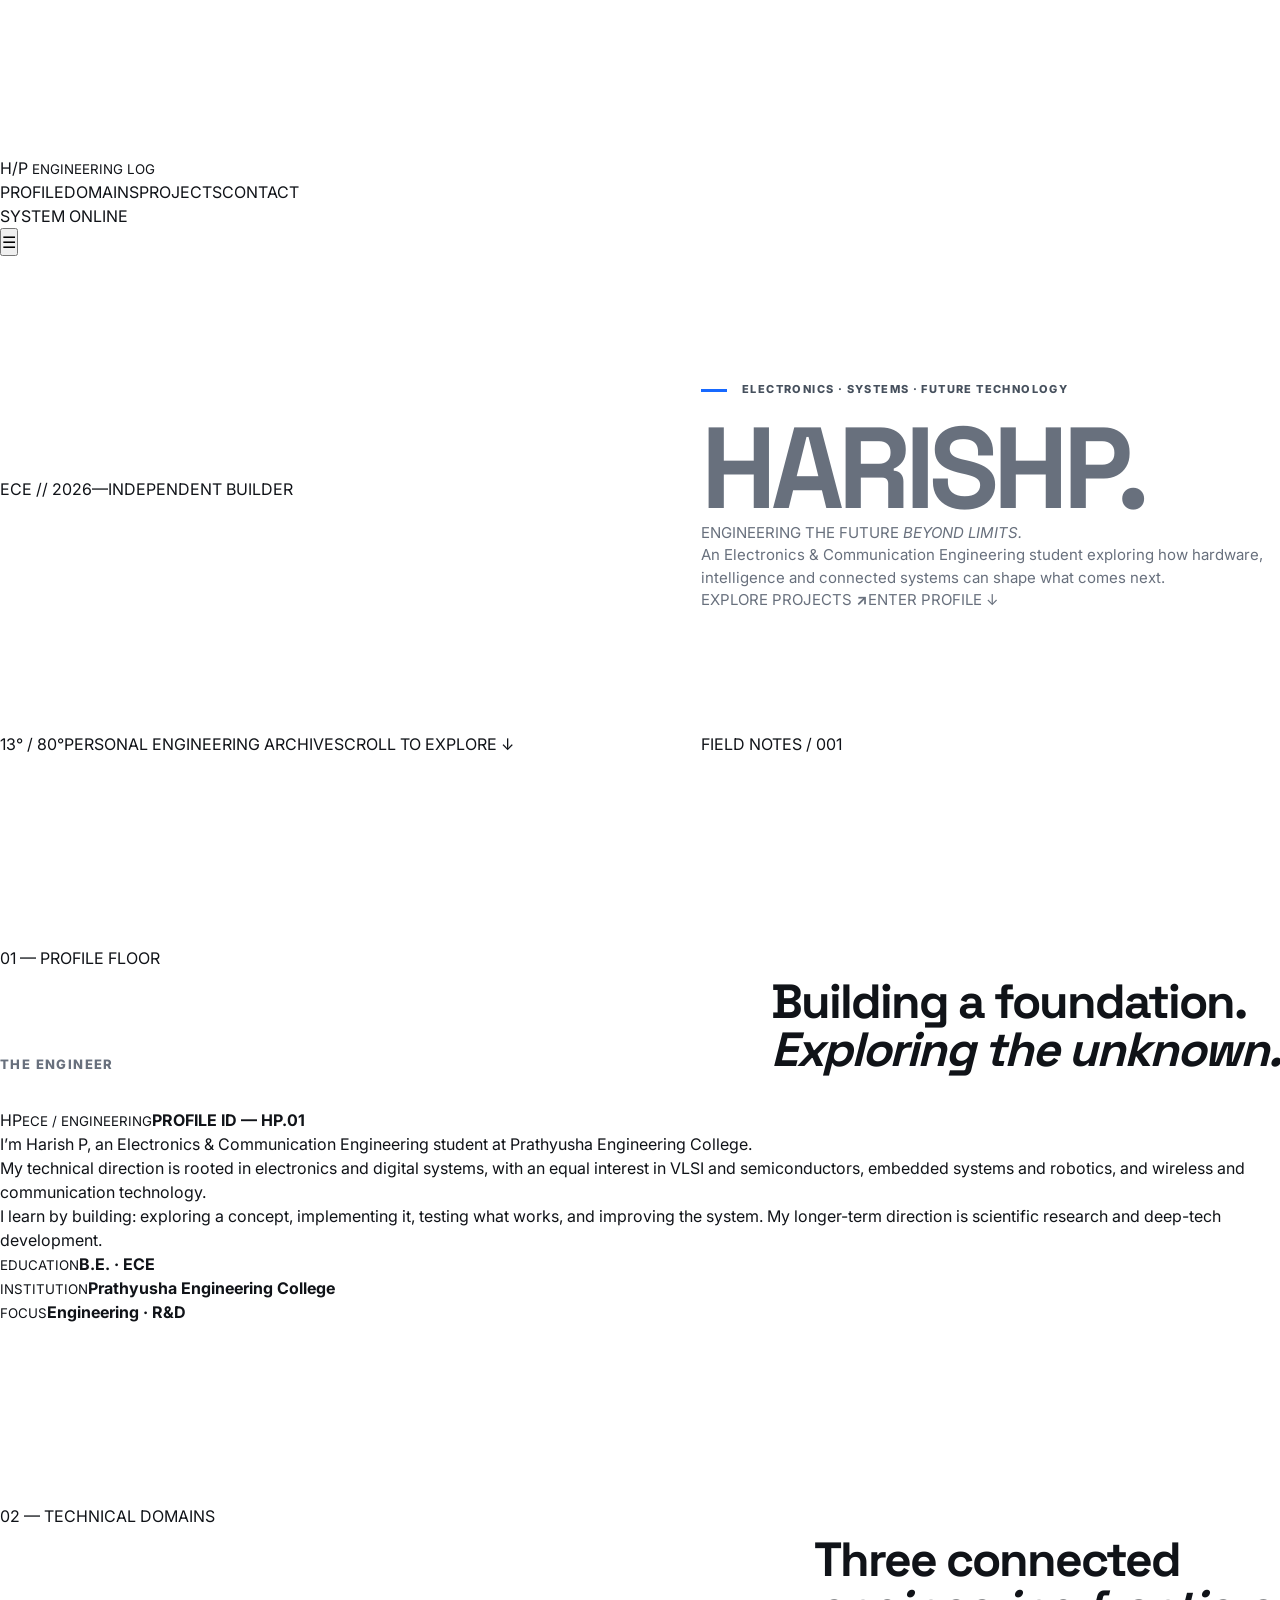
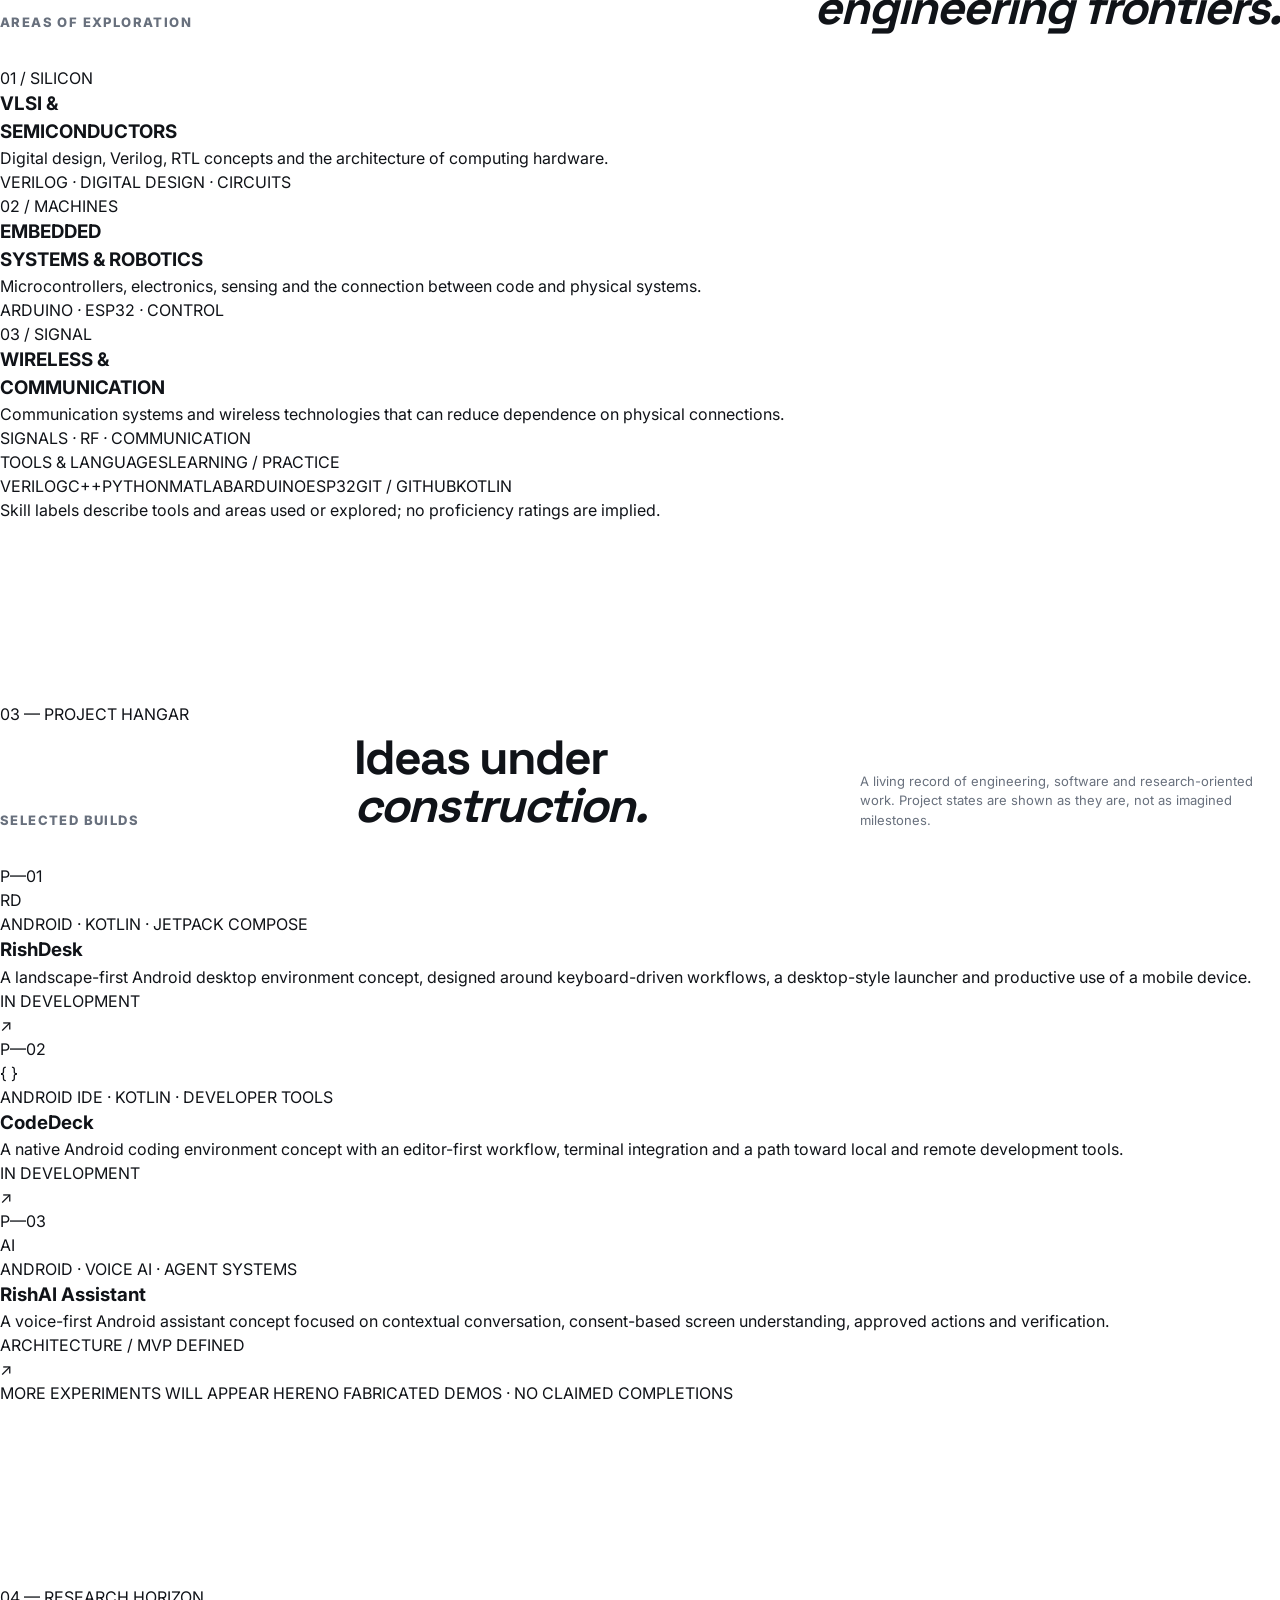
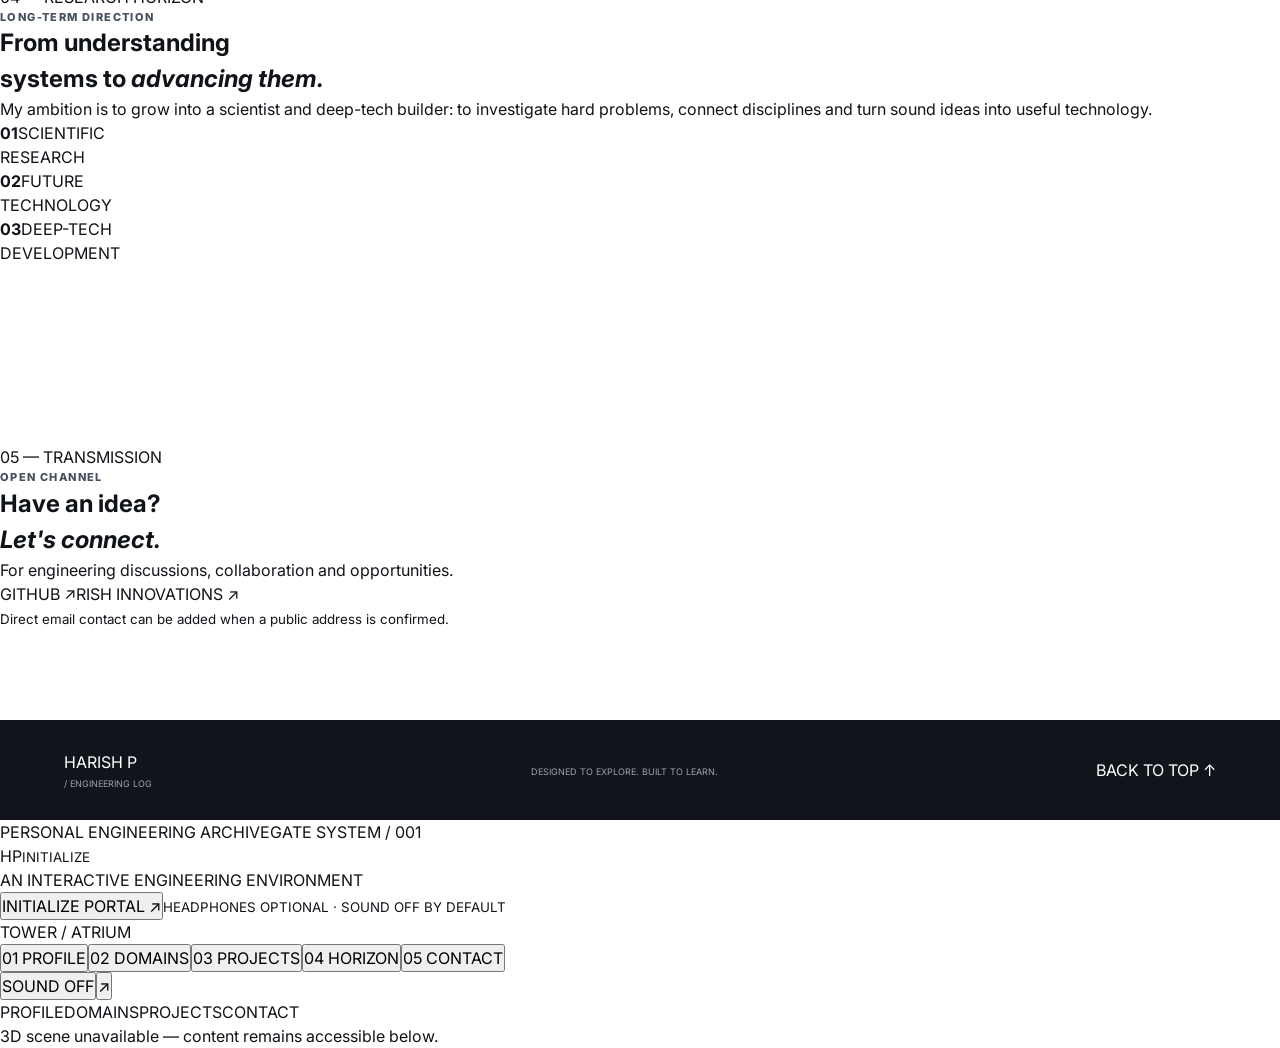
==== commit 78cdeaaa: "Replace legacy portfolio with cinematic Three.js engineering portfolio" ====
--- a/index.html
+++ b/index.html
@@ -1,94 +1,104 @@
-<!DOCTYPE html>
+<!doctype html>
 <html lang="en">
 <head>
-  <meta charset="UTF-8">
-  <meta name="viewport" content="width=device-width, initial-scale=1.0">
-  <meta name="description" content="Harish P — Electronics & Communication Engineering student focused on VLSI, digital design, embedded systems, AI/ML and robotics.">
-  <title>Harish P — ECE Engineering Student</title>
+  <meta charset="utf-8">
+  <meta name="viewport" content="width=device-width,initial-scale=1,viewport-fit=cover">
+  <meta name="theme-color" content="#070812">
+  <meta name="description" content="Harish P — Electronics and Communication Engineering student exploring VLSI, embedded systems, wireless technology and intelligent systems.">
+  <title>HARISH P — Engineering Beyond Limits</title>
+  <link rel="preconnect" href="https://fonts.googleapis.com">
+  <link rel="preconnect" href="https://fonts.gstatic.com" crossorigin>
+  <link href="https://fonts.googleapis.com/css2?family=Orbitron:wght@400;500;600;700;800&family=Space+Grotesk:wght@400;500;600;700&display=swap" rel="stylesheet">
   <link rel="stylesheet" href="style.css">
+  <script type="importmap">{"imports":{"three":"https://cdn.jsdelivr.net/npm/three@0.160.0/build/three.module.js"}}</script>
 </head>
-<body>
-  <header class="nav">
-    <a class="logo" href="index.html">HARISH <span>P</span></a>
-    <button class="menu-btn" aria-label="Open navigation" aria-expanded="false">☰</button>
-    <nav class="nav-links">
-      <a class="active" href="index.html">HOME</a>
-      <a href="projects.html">PROJECTS</a>
-      <a href="about.html">ABOUT</a>
-      <a href="about.html#contact">CONTACT</a>
+<body class="pre-entry">
+  <canvas id="world" aria-hidden="true"></canvas>
+  <div class="scanlines" aria-hidden="true"></div>
+  <div class="noise" aria-hidden="true"></div>
+
+  <header class="topbar">
+    <a class="wordmark" href="#home" aria-label="Harish P home">H<span>/</span>P <small>ENGINEERING LOG</small></a>
+    <nav class="main-nav" aria-label="Main navigation">
+      <a href="#about">PROFILE</a><a href="#domains">DOMAINS</a><a href="#projects">PROJECTS</a><a href="#contact">CONTACT</a>
     </nav>
+    <div class="top-status"><i></i> SYSTEM ONLINE</div>
+    <button class="menu-toggle" aria-label="Open navigation" aria-expanded="false">☰</button>
   </header>
 
   <main>
-    <section class="hero container">
-      <div class="hero-copy-wrap">
-        <p class="eyebrow"><span></span> ELECTRONICS & COMMUNICATION ENGINEERING</p>
-        <h1>HARISH <em>P</em></h1>
-        <h2>ECE ENGINEERING STUDENT</h2>
-        <p class="hero-lead">Building at the intersection of <strong>hardware & intelligence.</strong></p>
-        <p class="hero-copy">I'm an Electronics & Communication Engineering student focused on VLSI and digital design, while exploring AI/ML, robotics and research-driven engineering.</p>
-        <div class="actions">
-          <a class="btn primary" href="projects.html">VIEW PROJECTS <span>→</span></a>
-          <a class="btn" href="about.html#contact">CONTACT ME</a>
-        </div>
+    <section class="hero" id="home">
+      <div class="hero-meta"><span>ECE // 2026—</span><span>INDEPENDENT BUILDER</span></div>
+      <div class="hero-copy">
+        <p class="eyebrow"><span class="eyebrow-line"></span> ELECTRONICS · SYSTEMS · FUTURE TECHNOLOGY</p>
+        <h1 class="hero-name" aria-label="Harish P"><span>HARISH</span><span class="name-second">P<span class="name-period">.</span></span></h1>
+        <p class="tagline">ENGINEERING THE FUTURE <em>BEYOND LIMITS.</em></p>
+        <p class="hero-description">An Electronics & Communication Engineering student exploring how hardware, intelligence and connected systems can shape what comes next.</p>
+        <div class="hero-actions"><a class="action-primary" href="#projects">EXPLORE PROJECTS <b>↗</b></a><a class="action-secondary" href="#about">ENTER PROFILE <span>↓</span></a></div>
       </div>
-      <div class="hero-visual" aria-hidden="true">
-        <div class="visual-grid"></div>
-        <div class="chip-art">
-          <span class="pin p1"></span><span class="pin p2"></span><span class="pin p3"></span><span class="pin p4"></span>
-          <div class="chip-core"><b>HP</b><small>ECE / 2028</small></div>
-        </div>
-        <div class="visual-label">HARDWARE<br>×<br>INTELLIGENCE<br>×<br>POSSIBILITIES</div>
-        <div class="visual-line"></div>
-      </div>
+      <div class="hero-coordinates"><span>13° / 80°</span><span>PERSONAL ENGINEERING ARCHIVE</span><span>SCROLL TO EXPLORE ↓</span></div>
+      <div class="hero-side-label">FIELD NOTES / 001</div>
     </section>
 
-    <section class="quick-strip">
-      <div><strong>VLSI</strong><span>Digital Design</span></div>
-      <div><strong>Embedded Systems</strong><span>Electronics</span></div>
-      <div><strong>AI / ML</strong><span>Exploration</span></div>
-      <div><strong>Robotics</strong><span>Exploration</span></div>
-    </section>
-
-    <section class="section section-gray">
-      <div class="container">
-        <div class="section-heading"><div><p class="section-kicker">01. TECHNICAL AREAS</p><h2>What I <span>Work On</span></h2></div><p>Exploring and building across hardware, software and intelligent systems.</p></div>
-        <div class="area-grid">
-          <article><div class="icon">▣</div><h3>VLSI / Digital Design</h3><p>Verilog, RTL, FPGA and digital systems.</p><a href="projects.html">Explore <span>→</span></a></article>
-          <article><div class="icon">◈</div><h3>Embedded Systems</h3><p>Arduino, ESP32, electronics and IoT.</p><a href="projects.html">Explore <span>→</span></a></article>
-          <article><div class="icon">✦</div><h3>AI / Machine Learning</h3><p>Exploring intelligent systems for real applications.</p><a href="about.html">Explore <span>→</span></a></article>
-          <article><div class="icon">⌁</div><h3>Robotics</h3><p>Exploring automation, control and intelligent machines.</p><a href="about.html">Explore <span>→</span></a></article>
+    <section class="section profile-section" id="about">
+      <div class="section-index">01 <span>— PROFILE FLOOR</span></div>
+      <div class="section-heading"><p class="eyebrow">THE ENGINEER</p><h2>Building a foundation.<br><em>Exploring the unknown.</em></h2></div>
+      <div class="profile-layout">
+        <div class="profile-monogram"><div class="monogram-ring"></div><span>H<span>P</span></span><small>ECE / ENGINEERING</small><b>PROFILE ID — HP.01</b></div>
+        <div class="profile-copy">
+          <p class="lead">I’m Harish P, an Electronics & Communication Engineering student at Prathyusha Engineering College.</p>
+          <p>My technical direction is rooted in electronics and digital systems, with an equal interest in VLSI and semiconductors, embedded systems and robotics, and wireless and communication technology.</p>
+          <p>I learn by building: exploring a concept, implementing it, testing what works, and improving the system. My longer-term direction is scientific research and deep-tech development.</p>
+          <div class="profile-facts"><div><small>EDUCATION</small><strong>B.E. · ECE</strong></div><div><small>INSTITUTION</small><strong>Prathyusha Engineering College</strong></div><div><small>FOCUS</small><strong>Engineering · R&D</strong></div></div>
         </div>
       </div>
     </section>
 
-    <section class="section container">
-      <div class="section-heading"><div><p class="section-kicker">02. SELECTED PROJECTS</p><h2>Featured <span>Projects</span></h2></div><a class="text-link" href="projects.html">VIEW ALL PROJECTS →</a></div>
-      <div class="project-grid">
-        <article class="project-card featured"><div class="project-visual digital"><span>RTL</span><strong>88:88</strong></div><div class="project-body"><small>01</small><h3>Digital Time Display</h3><div class="tags"><span>Verilog</span><span>Vivado</span><span>FPGA</span></div><p>Digital time-display implementation using RTL design and Xilinx Vivado.</p><a href="projects.html">View Project <span>→</span></a></div></article>
-        <article class="project-card"><div class="project-visual pcb"><span>PCB</span><strong>RF</strong></div><div class="project-body"><small>02</small><h3>Simple Radio PCB</h3><div class="tags"><span>PCB</span><span>Electronics</span><span>RF</span></div><p>A simple radio circuit and PCB design project.</p><a href="projects.html">View Project <span>→</span></a></div></article>
-        <article class="project-card"><div class="project-visual pir"><span>PIR</span><strong>ON</strong></div><div class="project-body"><small>03</small><h3>PIR Automatic Lighting</h3><div class="tags"><span>Arduino</span><span>Sensors</span><span>IoT</span></div><p>Automatic lighting using motion detection and a microcontroller.</p><a href="projects.html">View Project <span>→</span></a></div></article>
-        <article class="project-card"><div class="project-visual tesla"><span>HV</span><strong>⚡</strong></div><div class="project-body"><small>04</small><h3>Slayer Exciter</h3><div class="tags"><span>Electronics</span><span>High Frequency</span></div><p>High-frequency electronics experiment and prototype.</p><a href="projects.html">View Project <span>→</span></a></div></article>
-        <article class="project-card"><div class="project-visual app"><span>APP</span><strong>HF</strong></div><div class="project-body"><small>05</small><h3>HabitFlow</h3><div class="tags"><span>Flutter</span><span>Android</span><span>App</span></div><p>A habit-tracking app built around goals, streaks and progress.</p><a href="projects.html">View Project <span>→</span></a></div></article>
+    <section class="section domains-section" id="domains">
+      <div class="section-index">02 <span>— TECHNICAL DOMAINS</span></div>
+      <div class="section-heading"><p class="eyebrow">AREAS OF EXPLORATION</p><h2>Three connected<br><em>engineering frontiers.</em></h2></div>
+      <div class="domain-grid">
+        <article class="domain-card"><div class="domain-number">01 / SILICON</div><div class="domain-glyph chip-glyph"><span></span></div><h3>VLSI &<br>SEMICONDUCTORS</h3><p>Digital design, Verilog, RTL concepts and the architecture of computing hardware.</p><div class="domain-tags">VERILOG <i>·</i> DIGITAL DESIGN <i>·</i> CIRCUITS</div></article>
+        <article class="domain-card"><div class="domain-number">02 / MACHINES</div><div class="domain-glyph circuit-glyph"><span></span></div><h3>EMBEDDED<br>SYSTEMS & ROBOTICS</h3><p>Microcontrollers, electronics, sensing and the connection between code and physical systems.</p><div class="domain-tags">ARDUINO <i>·</i> ESP32 <i>·</i> CONTROL</div></article>
+        <article class="domain-card"><div class="domain-number">03 / SIGNAL</div><div class="domain-glyph wave-glyph"><span></span></div><h3>WIRELESS &<br>COMMUNICATION</h3><p>Communication systems and wireless technologies that can reduce dependence on physical connections.</p><div class="domain-tags">SIGNALS <i>·</i> RF <i>·</i> COMMUNICATION</div></article>
       </div>
+      <div class="skills-console"><div class="console-title"><span>TOOLS & LANGUAGES</span><span>LEARNING / PRACTICE</span></div><div class="skill-list"><span>VERILOG</span><span>C++</span><span>PYTHON</span><span>MATLAB</span><span>ARDUINO</span><span>ESP32</span><span>GIT / GITHUB</span><span>KOTLIN</span></div><p>Skill labels describe tools and areas used or explored; no proficiency ratings are implied.</p></div>
     </section>
 
-    <section class="section section-gray">
-      <div class="container">
-        <div class="section-heading"><div><p class="section-kicker">03. CAREER INTERESTS</p><h2>Where I Want to <span>Grow</span></h2></div><p>Areas I'm focusing on for higher studies, research and future career opportunities.</p></div>
-        <div class="interest-grid">
-          <div><b>01</b><h3>VLSI</h3><p>Semiconductors</p></div><div><b>02</b><h3>AI / ML</h3><p>Intelligent Systems</p></div><div><b>03</b><h3>Robotics</h3><p>Automation</p></div><div><b>04</b><h3>R&D</h3><p>Deep Tech</p></div><div><b>05</b><h3>Entrepreneurship</h3><p>Long-term Goal</p></div>
-        </div>
+    <section class="section projects-section" id="projects">
+      <div class="section-index">03 <span>— PROJECT HANGAR</span></div>
+      <div class="section-heading"><p class="eyebrow">SELECTED BUILDS</p><h2>Ideas under<br><em>construction.</em></h2><p class="heading-note">A living record of engineering, software and research-oriented work. Project states are shown as they are, not as imagined milestones.</p></div>
+      <div class="project-list">
+        <article class="project-row"><div class="project-id">P—01</div><div class="project-symbol symbol-desk"><span>RD</span><i></i></div><div class="project-info"><div class="project-kicker">ANDROID · KOTLIN · JETPACK COMPOSE</div><h3>RishDesk</h3><p>A landscape-first Android desktop environment concept, designed around keyboard-driven workflows, a desktop-style launcher and productive use of a mobile device.</p><div class="project-state"><i></i> IN DEVELOPMENT</div></div><a class="project-arrow" href="https://github.com/engineerharish05/Rish-Deskdroid" target="_blank" rel="noopener" aria-label="RishDesk GitHub repository">↗</a></article>
+        <article class="project-row"><div class="project-id">P—02</div><div class="project-symbol symbol-code"><span>{ }</span><i></i></div><div class="project-info"><div class="project-kicker">ANDROID IDE · KOTLIN · DEVELOPER TOOLS</div><h3>CodeDeck</h3><p>A native Android coding environment concept with an editor-first workflow, terminal integration and a path toward local and remote development tools.</p><div class="project-state"><i></i> IN DEVELOPMENT</div></div><a class="project-arrow" href="https://github.com/engineerharish05/CodeDeck" target="_blank" rel="noopener" aria-label="CodeDeck GitHub repository">↗</a></article>
+        <article class="project-row"><div class="project-id">P—03</div><div class="project-symbol symbol-ai"><span>AI</span><i></i></div><div class="project-info"><div class="project-kicker">ANDROID · VOICE AI · AGENT SYSTEMS</div><h3>RishAI Assistant</h3><p>A voice-first Android assistant concept focused on contextual conversation, consent-based screen understanding, approved actions and verification.</p><div class="project-state state-planning"><i></i> ARCHITECTURE / MVP DEFINED</div></div><a class="project-arrow" href="https://rishinnovations.vercel.app" target="_blank" rel="noopener" aria-label="Rish Innovations website">↗</a></article>
       </div>
+      <div class="project-footnote"><span>MORE EXPERIMENTS WILL APPEAR HERE</span><span>NO FABRICATED DEMOS · NO CLAIMED COMPLETIONS</span></div>
     </section>
 
-    <section class="section container split-section">
-      <div><p class="section-kicker">04. ABOUT</p><h2>More <span>About Me</span></h2><p class="body-text">I'm Harish P, an Electronics & Communication Engineering student at Prathyusha Engineering College, graduating in 2028. I'm building my foundation in VLSI and digital design while exploring embedded systems, AI/ML and robotics.</p><a class="btn primary" href="about.html">LEARN MORE →</a></div>
-      <div class="contact-preview"><p class="section-kicker">05. CONTACT</p><h2>Let's <span>Connect</span></h2><p class="body-text">For collaborations, opportunities or technical discussions.</p><div class="contact-card"><strong>Email</strong><a href="mailto:engineerharish05@gmail.com">engineerharish05@gmail.com</a></div><div class="contact-card"><strong>GitHub</strong><a href="https://github.com/engineerharish05" target="_blank" rel="noopener">github.com/engineerharish05 ↗</a></div></div>
+    <section class="section vision-section" id="vision">
+      <div class="section-index">04 <span>— RESEARCH HORIZON</span></div>
+      <div class="vision-content"><p class="eyebrow">LONG-TERM DIRECTION</p><h2>From understanding<br>systems to <em>advancing them.</em></h2><p>My ambition is to grow into a scientist and deep-tech builder: to investigate hard problems, connect disciplines and turn sound ideas into useful technology.</p><div class="vision-pillars"><div><b>01</b><span>SCIENTIFIC<br>RESEARCH</span></div><div><b>02</b><span>FUTURE<br>TECHNOLOGY</span></div><div><b>03</b><span>DEEP-TECH<br>DEVELOPMENT</span></div></div></div>
+    </section>
+
+    <section class="section contact-section" id="contact">
+      <div class="section-index">05 <span>— TRANSMISSION</span></div>
+      <div class="contact-inner"><p class="eyebrow">OPEN CHANNEL</p><h2>Have an idea?<br><em>Let's connect.</em></h2><p>For engineering discussions, collaboration and opportunities.</p><div class="contact-links"><a href="https://github.com/engineerharish05" target="_blank" rel="noopener">GITHUB <span>↗</span></a><a href="https://rishinnovations.vercel.app" target="_blank" rel="noopener">RISH INNOVATIONS <span>↗</span></a></div><small class="contact-note">Direct email contact can be added when a public address is confirmed.</small></div>
     </section>
   </main>
 
-  <footer><div><strong>HARISH P</strong><span>ECE Engineering Student · Prathyusha Engineering College · 2028</span></div><div><a href="index.html">Home</a><a href="projects.html">Projects</a><a href="about.html">About</a><a href="about.html#contact">Contact</a></div></footer>
+  <footer><a class="footer-mark" href="#home">HARISH P<span> / ENGINEERING LOG</span></a><span>DESIGNED TO EXPLORE. BUILT TO LEARN.</span><a href="#home">BACK TO TOP ↑</a></footer>
+
+  <div class="portal-screen" id="portal-screen">
+    <div class="portal-caption"><span>PERSONAL ENGINEERING ARCHIVE</span><span>GATE SYSTEM / 001</span></div>
+    <div class="gate-wrap"><div class="gate-halo"></div><div class="gate-ring ring-outer"></div><div class="gate-ring ring-mid"></div><div class="gate-ring ring-inner"></div><div class="gate-core"><div class="gate-grid"></div><span>HP</span><small>INITIALIZE</small></div><div class="gate-sparks"></div></div>
+    <div class="portal-bottom"><p>AN INTERACTIVE ENGINEERING ENVIRONMENT</p><button id="enter-portal">INITIALIZE PORTAL <span>↗</span></button><small>HEADPHONES OPTIONAL · SOUND OFF BY DEFAULT</small></div>
+  </div>
+
+  <div class="hud" id="hud"><div class="hud-location"><i></i><span id="location-label">TOWER / ATRIUM</span></div><div class="hud-controls"><button data-target="about">01 PROFILE</button><button data-target="domains">02 DOMAINS</button><button data-target="projects">03 PROJECTS</button><button data-target="vision">04 HORIZON</button><button data-target="contact">05 CONTACT</button></div><button class="sound-toggle" id="sound-toggle" aria-label="Sound is off">SOUND OFF</button><button class="exit-portal" id="exit-portal" aria-label="Return to portal">↗</button></div>
+  <div class="mobile-dock"><a href="#about">PROFILE</a><a href="#domains">DOMAINS</a><a href="#projects">PROJECTS</a><a href="#contact">CONTACT</a></div>
+  <div class="world-fallback" id="world-fallback">3D scene unavailable — content remains accessible below.</div>
+  <script type="module" src="experience.js"></script>
   <script src="script.js"></script>
 </body>
-</html>
+</html>
--- a/style.css
+++ b/style.css
@@ -1,100 +1,13 @@
-@import url('https://fonts.googleapis.com/css2?family=Space+Grotesk:wght@400;500;600;700&family=Space+Mono:wght@400;700&display=swap');
+@import url('https://fonts.googleapis.com/css2?family=Inter:wght@400;500;600;700;800&family=Space+Grotesk:wght@500;600;700&display=swap');
 
-:root {
-  --bg: #050509;
-  --panel: #0b0b12;
-  --text: #f4f3fa;
-  --muted: #9997a9;
-  --cyan: #00eaff;
-  --blue: #477cff;
-  --purple: #a855f7;
-  --red: #ff315a;
-  --line: rgba(255,255,255,.12);
-}
-* { box-sizing: border-box; margin: 0; padding: 0; }
-html { scroll-behavior: smooth; }
-body {
-  background: var(--bg); color: var(--text); font-family: 'Space Grotesk', sans-serif;
-  min-height: 100vh; overflow-x: hidden;
-}
-body::before {
-  content:""; position:fixed; inset:0; pointer-events:none; z-index:-1;
-  background:
-    radial-gradient(circle at 15% 10%, rgba(168,85,247,.13), transparent 28%),
-    radial-gradient(circle at 85% 30%, rgba(0,234,255,.09), transparent 30%),
-    radial-gradient(circle at 55% 90%, rgba(255,49,90,.07), transparent 28%);
-}
-.scanlines { position:fixed; inset:0; pointer-events:none; z-index:20; opacity:.025; background:repeating-linear-gradient(0deg,#fff 0 1px,transparent 1px 4px); }
-a { color:inherit; text-decoration:none; }
-.nav {
-  height:72px; display:flex; align-items:center; justify-content:space-between;
-  padding:0 6%; border-bottom:1px solid var(--line); position:sticky; top:0;
-  z-index:10; backdrop-filter:blur(16px); background:rgba(5,5,9,.78);
-}
-.logo { font:700 18px 'Space Mono', monospace; letter-spacing:2px; }
-.logo span, h1 span, .cta span { color:var(--cyan); }
-.nav-links { display:flex; gap:30px; font:700 11px 'Space Mono', monospace; letter-spacing:1px; }
-.nav-links a { color:var(--muted); transition:.2s; }
-.nav-links a:hover,.nav-links .active { color:var(--cyan); }
-.menu-btn { display:none; background:none; border:0; color:var(--text); font-size:22px; }
-.hero,.about-hero { padding:110px 8% 80px; max-width:1100px; margin:auto; }
-.status { font:700 10px 'Space Mono', monospace; letter-spacing:1.5px; color:var(--muted); margin-bottom:25px; }
-.status span { display:inline-block; width:7px; height:7px; border-radius:50%; background:var(--cyan); box-shadow:0 0 12px var(--cyan); margin-right:8px; }
-.eyebrow { color:var(--purple); font:700 11px 'Space Mono', monospace; letter-spacing:2px; margin-bottom:14px; }
-h1 { font-size:clamp(48px,12vw,105px); line-height:.88; letter-spacing:-4px; margin-bottom:28px; }
-h1 i { color:var(--red); font-style:normal; text-shadow:0 0 18px rgba(255,49,90,.5); }
-.hero-copy { color:var(--muted); max-width:590px; font-size:16px; line-height:1.75; }
-.actions { display:flex; gap:12px; flex-wrap:wrap; margin-top:30px; }
-.btn { display:inline-block; border:1px solid var(--line); padding:13px 18px; font:700 10px 'Space Mono',monospace; letter-spacing:1px; transition:.25s; }
-.btn:hover { border-color:var(--cyan); transform:translateY(-2px); }
-.btn.primary { background:var(--cyan); color:#020207; border-color:var(--cyan); box-shadow:0 0 25px rgba(0,234,255,.18); }
-.hero-grid { display:grid; grid-template-columns:repeat(3,1fr); border-top:1px solid var(--line); border-bottom:1px solid var(--line); margin-top:80px; }
-.hero-grid div { padding:20px 12px; border-right:1px solid var(--line); }
-.hero-grid div:last-child { border:0; }
-.hero-grid small { display:block; color:var(--muted); font:9px 'Space Mono',monospace; margin-bottom:8px; }
-.hero-grid strong { font:700 11px 'Space Mono',monospace; }
-.live { color:var(--cyan); }
-.section { padding:55px 8%; max-width:1100px; margin:auto; }
-.section-head { display:flex; justify-content:space-between; border-top:1px solid var(--line); padding-top:13px; margin-bottom:30px; color:var(--muted); font:9px 'Space Mono',monospace; letter-spacing:1px; }
-.skill-grid { display:grid; grid-template-columns:repeat(2,1fr); gap:1px; background:var(--line); border:1px solid var(--line); }
-.skill-grid article { background:var(--panel); padding:28px; min-height:170px; }
-.skill-grid b { color:var(--red); font:10px 'Space Mono',monospace; }
-.skill-grid h2 { margin:30px 0 8px; font-size:21px; }
-.skill-grid p,.project p,.body-copy { color:var(--muted); line-height:1.65; font-size:14px; }
-.projects { border-top:1px solid var(--line); }
-.project { display:grid; grid-template-columns:80px 1fr; gap:20px; padding:28px 0; border-bottom:1px solid var(--line); }
-.project-no { color:var(--purple); font:11px 'Space Mono',monospace; }
-.project h2 { font-size:22px; margin-bottom:8px; }
-.tag { display:inline-block; margin:15px 7px 0 0; padding:5px 8px; border:1px solid var(--line); color:var(--cyan); font:8px 'Space Mono',monospace; }
-.cta { max-width:1100px; margin:50px auto; padding:70px 8%; border:1px solid var(--line); background:linear-gradient(120deg,rgba(168,85,247,.07),rgba(0,234,255,.04),rgba(255,49,90,.05)); }
-.cta h2 { font-size:clamp(38px,8vw,70px); line-height:.95; letter-spacing:-2px; margin-bottom:15px; }
-footer { display:flex; justify-content:space-between; padding:28px 8%; border-top:1px solid var(--line); color:var(--muted); font:8px 'Space Mono',monospace; }
-.profile-grid { display:grid; grid-template-columns:260px 1fr; gap:50px; align-items:center; }
-.profile-card { border:1px solid var(--line); padding:24px; background:var(--panel); }
-.avatar { height:190px; display:grid; place-items:center; font-size:80px; font-weight:700; background:linear-gradient(135deg,rgba(168,85,247,.16),rgba(0,234,255,.08)); margin-bottom:20px; }
-.avatar span { color:var(--red); }
-.profile-card p { color:var(--muted); font:8px 'Space Mono',monospace; padding:8px 0; border-bottom:1px solid var(--line); }
-.big-title { font-size:clamp(28px,6vw,52px); margin-bottom:20px; }
-.body-copy { margin-bottom:15px; max-width:650px; }
-.stack { border-top:1px solid var(--line); }
-.stack div { display:flex; justify-content:space-between; padding:19px 0; border-bottom:1px solid var(--line); font:700 12px 'Space Mono',monospace; }
-.stack span { color:var(--purple); }
-.replace-note { margin-top:18px; color:var(--muted); font-size:11px; }
-
-@media (max-width:650px) {
-  .nav { height:62px; padding:0 5%; }
-  .menu-btn { display:block; }
-  .nav-links { display:none; position:absolute; top:62px; left:0; right:0; padding:20px 5%; background:#08080d; border-bottom:1px solid var(--line); flex-direction:column; }
-  .nav-links.open { display:flex; }
-  .hero,.about-hero { padding:80px 6% 55px; }
-  h1 { letter-spacing:-2px; }
-  .hero-grid { grid-template-columns:1fr; }
-  .hero-grid div { border-right:0; border-bottom:1px solid var(--line); }
-  .hero-grid div:last-child { border-bottom:0; }
-  .section { padding:45px 6%; }
-  .skill-grid { grid-template-columns:1fr; }
-  .profile-grid { grid-template-columns:1fr; gap:30px; }
-  .project { grid-template-columns:55px 1fr; }
-  .cta { margin:30px 6%; padding:45px 6%; }
-  footer { padding:25px 6%; flex-direction:column; gap:10px; }
-}
+:root{--bg:#fff;--soft:#f4f6f8;--ink:#101318;--muted:#68707d;--blue:#1769ff;--blue-dark:#0b4fd6;--line:#dfe3e8;--card:#fff;--shadow:0 10px 30px rgba(16,19,24,.07)}
+*{box-sizing:border-box;margin:0;padding:0}html{scroll-behavior:smooth}body{background:var(--bg);color:var(--ink);font-family:Inter,Arial,sans-serif;line-height:1.5;overflow-x:hidden}a{color:inherit;text-decoration:none}button{font:inherit}.container{width:min(1180px,90%);margin-inline:auto}.nav{height:74px;display:flex;align-items:center;justify-content:space-between;padding:0 5%;border-bottom:1px solid var(--line);position:sticky;top:0;z-index:20;background:rgba(255,255,255,.94);backdrop-filter:blur(14px)}.logo{font:800 20px 'Space Grotesk',sans-serif;letter-spacing:-.7px}.logo span,h1 em,h2 span{color:var(--blue);font-style:normal}.nav-links{display:flex;align-items:center;gap:34px;font-size:12px;font-weight:700}.nav-links a{position:relative;color:#333942}.nav-links a:hover,.nav-links .active{color:var(--blue)}.nav-links .active:after{content:"";position:absolute;left:0;right:0;bottom:-27px;height:2px;background:var(--blue)}.menu-btn{display:none;background:none;border:0;font-size:22px;color:var(--ink)}
+.hero{min-height:600px;display:grid;grid-template-columns:1.05fr .95fr;gap:60px;align-items:center;padding-top:80px;padding-bottom:70px}.eyebrow,.section-kicker{font-size:11px;font-weight:800;letter-spacing:1.4px;color:#46505d}.eyebrow span{display:inline-block;width:26px;height:3px;background:var(--blue);vertical-align:middle;margin-right:12px}.hero h1{font:800 clamp(68px,9vw,116px)/.92 'Space Grotesk',sans-serif;letter-spacing:-6px;margin-top:18px}.hero h2{font:800 clamp(24px,3vw,38px)/1.1 'Space Grotesk',sans-serif;letter-spacing:-1.5px;margin-top:10px}.hero-lead{font-size:29px;line-height:1.25;max-width:590px;margin-top:20px;color:#3d4550}.hero-lead strong{color:var(--ink)}.hero-copy{font-size:15px;color:var(--muted);max-width:620px;margin-top:15px}.actions{display:flex;gap:12px;flex-wrap:wrap;margin-top:28px}.btn{display:inline-flex;align-items:center;gap:12px;border:1px solid #aeb6c1;padding:13px 18px;font-size:11px;font-weight:800;letter-spacing:.4px;transition:.2s;background:#fff}.btn:hover{border-color:var(--blue);color:var(--blue);transform:translateY(-1px)}.btn.primary{background:var(--blue);border-color:var(--blue);color:#fff}.btn.primary:hover{background:var(--blue-dark);color:#fff}.hero-visual{height:440px;position:relative;border-left:1px solid var(--line);overflow:hidden;background:linear-gradient(135deg,#f8fafc,#eef3fa)}.visual-grid{position:absolute;inset:0;background-image:linear-gradient(#dfe5ed 1px,transparent 1px),linear-gradient(90deg,#dfe5ed 1px,transparent 1px);background-size:30px 30px;opacity:.6}.chip-art{position:absolute;width:270px;height:270px;left:50%;top:50%;transform:translate(-50%,-50%);background:#121821;box-shadow:20px 20px 0 rgba(23,105,255,.12),0 30px 60px rgba(16,19,24,.2);display:grid;place-items:center}.chip-core{width:155px;height:155px;border:1px solid #fff3;display:grid;place-items:center;align-content:center;color:#fff;background:linear-gradient(145deg,#1d2632,#0b1017)}.chip-core b{font:800 55px 'Space Grotesk';letter-spacing:-4px}.chip-core small{font:700 9px Inter;letter-spacing:1.5px;color:#aeb9c8;margin-top:4px}.pin{position:absolute;background:var(--blue);width:45px;height:4px}.p1{top:28px;left:-22px}.p2{bottom:28px;right:-22px}.p3{left:28px;bottom:-22px;transform:rotate(90deg)}.p4{right:28px;top:-22px;transform:rotate(90deg)}.visual-label{position:absolute;right:24px;top:28px;font-size:10px;font-weight:800;line-height:1.7;color:#3c4653;letter-spacing:1px;border-left:2px solid var(--blue);padding-left:12px}.visual-line{position:absolute;left:0;bottom:45px;width:100px;height:2px;background:var(--blue)}
+.quick-strip{display:grid;grid-template-columns:repeat(4,1fr);width:90%;max-width:1180px;margin:0 auto;border-top:1px solid var(--line);border-bottom:1px solid var(--line)}.quick-strip div{padding:22px 24px;border-right:1px solid var(--line)}.quick-strip div:last-child{border:0}.quick-strip strong,.quick-strip span{display:block}.quick-strip strong{font-size:12px}.quick-strip span{font-size:11px;color:var(--muted);margin-top:3px}
+.section{padding-top:90px;padding-bottom:90px}.section-gray{background:var(--soft);max-width:none}.section-gray>.container{width:min(1180px,90%)}.section-heading{display:flex;justify-content:space-between;align-items:end;gap:30px;margin-bottom:34px}.section-heading h2,.split-section h2{font:700 clamp(32px,5vw,48px)/1 'Space Grotesk';letter-spacing:-2px;margin-top:8px}.section-heading>p{max-width:420px;color:var(--muted);font-size:13px}.area-grid{display:grid;grid-template-columns:repeat(4,1fr);gap:16px}.area-grid article{background:#fff;border:1px solid var(--line);border-radius:10px;padding:25px;min-height:205px;box-shadow:0 4px 15px rgba(16,19,24,.025);transition:.2s}.area-grid article:hover{transform:translateY(-3px);box-shadow:var(--shadow)}.icon{font-size:25px;color:var(--blue);margin-bottom:25px}.area-grid h3{font:700 17px 'Space Grotesk';margin-bottom:7px}.area-grid p,.project-body p,.body-text{font-size:12px;color:var(--muted)}.area-grid a,.project-body a,.text-link{display:inline-block;margin-top:20px;font-size:11px;font-weight:800;color:var(--blue)}
+.text-link{margin:0}.project-grid{display:grid;grid-template-columns:repeat(5,1fr);gap:14px}.project-card{background:#fff;border:1px solid var(--line);border-radius:10px;overflow:hidden;box-shadow:0 4px 15px rgba(16,19,24,.035);transition:.2s}.project-card:hover{transform:translateY(-3px);box-shadow:var(--shadow)}.project-visual{height:135px;display:flex;align-items:center;justify-content:center;position:relative;overflow:hidden}.project-visual:after{content:"";position:absolute;inset:0;background:linear-gradient(135deg,transparent,rgba(23,105,255,.08))}.project-visual.digital{background:#0f1720;color:#fff}.project-visual.digital strong{font:800 42px 'Space Grotesk';letter-spacing:4px}.project-visual.digital span,.project-visual.pcb span,.project-visual.pir span,.project-visual.tesla span,.project-visual.app span{position:absolute;top:12px;left:13px;font-size:8px;font-weight:800;letter-spacing:1px;color:var(--blue);z-index:1}.project-visual.digital span{color:#76a8ff}.project-visual.pcb{background:linear-gradient(135deg,#dbeee4,#8fc8a9)}.project-visual.pcb strong{font:800 38px 'Space Grotesk';color:#174c37}.project-visual.pir{background:linear-gradient(135deg,#eef1f5,#cbd3dc)}.project-visual.pir strong{font:800 36px 'Space Grotesk';color:#17202a}.project-visual.tesla{background:linear-gradient(135deg,#111827,#334155)}.project-visual.tesla strong{font-size:42px;color:#fff}.project-visual.app{background:linear-gradient(135deg,#eaf1ff,#a9c5ff)}.project-visual.app strong{font:800 38px 'Space Grotesk';color:#1453c7}.project-body{padding:18px}.project-body small{font-size:9px;color:#8a929d;font-weight:800}.project-body h3{font:700 17px/1.15 'Space Grotesk';margin:6px 0 10px}.tags{display:flex;gap:5px;flex-wrap:wrap;margin-bottom:9px}.tags span,.tag{font-size:8px;font-weight:700;color:#285ba9;background:#eef4ff;padding:4px 6px;border-radius:3px}.project-body a{margin-top:16px}.project-body a span{font-size:16px;vertical-align:-1px}
+.interest-grid{display:grid;grid-template-columns:repeat(5,1fr);border-top:1px solid var(--line);border-bottom:1px solid var(--line)}.interest-grid>div{padding:24px 18px;border-right:1px solid var(--line)}.interest-grid>div:last-child{border:0}.interest-grid b{font-size:9px;color:var(--blue)}.interest-grid h3{font:700 15px 'Space Grotesk';margin:18px 0 3px}.interest-grid p{font-size:10px;color:var(--muted)}.split-section{display:grid;grid-template-columns:1fr 1fr;gap:80px}.split-section .body-text{max-width:520px;margin:18px 0 22px;font-size:14px;line-height:1.8}.contact-preview{border-left:1px solid var(--line);padding-left:70px}.contact-card{display:flex;justify-content:space-between;gap:15px;padding:16px;border:1px solid var(--line);margin-top:10px}.contact-card strong{font-size:11px}.contact-card a{font-size:11px;color:var(--blue);overflow-wrap:anywhere}.contact-card a:hover{text-decoration:underline}
+footer{background:#11151b;color:#fff;padding:30px 5%;display:flex;justify-content:space-between;align-items:center;gap:30px}footer strong{display:block;font:700 14px 'Space Grotesk'}footer span{display:block;color:#9aa3af;font-size:9px;margin-top:3px}footer>div:last-child{display:flex;gap:20px;font-size:10px;color:#c7cdd5}footer a:hover{color:#fff}
+.about-hero{padding:90px 5% 60px;width:min(1180px,90%);margin:auto}.about-hero h1{font:800 clamp(52px,8vw,90px)/.9 'Space Grotesk';letter-spacing:-4px;margin:18px 0}.about-hero .hero-copy{max-width:700px}.profile-grid{display:grid;grid-template-columns:260px 1fr;gap:70px;align-items:center}.profile-card{border:1px solid var(--line);padding:18px;background:var(--soft)}.avatar{height:220px;display:grid;place-items:center;font:800 100px 'Space Grotesk';background:#fff;color:var(--ink);border:1px solid var(--line)}.avatar span{color:var(--blue)}.profile-card p{font-size:9px;font-weight:800;color:var(--muted);padding:10px 2px;border-bottom:1px solid var(--line)}.big-title{font:700 clamp(32px,5vw,50px)/1 'Space Grotesk';letter-spacing:-2px;margin-bottom:20px}.stack{border-top:1px solid var(--line)}.stack div{display:flex;justify-content:space-between;padding:19px 0;border-bottom:1px solid var(--line);font:700 11px 'Space Grotesk'}.stack span{color:var(--blue)}.replace-note{font-size:11px;color:var(--muted);margin-top:16px}
+@media(max-width:900px){.hero{grid-template-columns:1fr;gap:35px}.hero-visual{height:330px}.area-grid{grid-template-columns:repeat(2,1fr)}.project-grid{grid-template-columns:repeat(2,1fr)}.project-card:first-child{grid-column:span 2}.interest-grid{grid-template-columns:repeat(3,1fr)}.interest-grid>div:nth-child(3){border-right:0}.split-section{gap:45px}.contact-preview{padding-left:40px}}
+@media(max-width:650px){.nav{height:64px;padding:0 5%}.menu-btn{display:block}.nav-links{display:none;position:absolute;left:0;right:0;top:64px;background:#fff;border-bottom:1px solid var(--line);padding:18px 5%;flex-direction:column;align-items:flex-start;gap:18px}.nav-links.open{display:flex}.nav-links .active:after{display:none}.hero{padding-top:55px;padding-bottom:45px}.hero h1{font-size:64px;letter-spacing:-4px}.hero h2{font-size:25px}.hero-lead{font-size:23px}.hero-visual{height:280px}.chip-art{width:190px;height:190px}.chip-core{width:110px;height:110px}.chip-core b{font-size:38px}.visual-label{right:10px;top:18px;font-size:8px}.quick-strip{grid-template-columns:1fr 1fr}.quick-strip div{padding:17px 12px}.quick-strip div:nth-child(2){border-right:0}.quick-strip div:nth-child(-n+2){border-bottom:1px solid var(--line)}.section{padding-top:60px;padding-bottom:60px}.section-heading{display:block}.section-heading>p{margin-top:12px}.area-grid{grid-template-columns:1fr}.project-grid{grid-template-columns:1fr}.project-card:first-child{grid-column:auto}.project-visual{height:150px}.interest-grid{grid-template-columns:1fr 1fr}.interest-grid>div{border-bottom:1px solid var(--line)}.interest-grid>div:nth-child(2),.interest-grid>div:nth-child(4){border-right:0}.interest-grid>div:last-child{grid-column:span 2}.split-section{grid-template-columns:1fr;gap:50px}.contact-preview{border-left:0;border-top:1px solid var(--line);padding-left:0;padding-top:45px}.about-hero{padding-top:55px}.profile-grid{grid-template-columns:1fr;gap:30px}.profile-card{max-width:330px}.about-hero h1{font-size:56px;letter-spacing:-3px}footer{flex-direction:column;align-items:flex-start}footer>div:last-child{flex-wrap:wrap}.btn{padding:12px 15px}}
